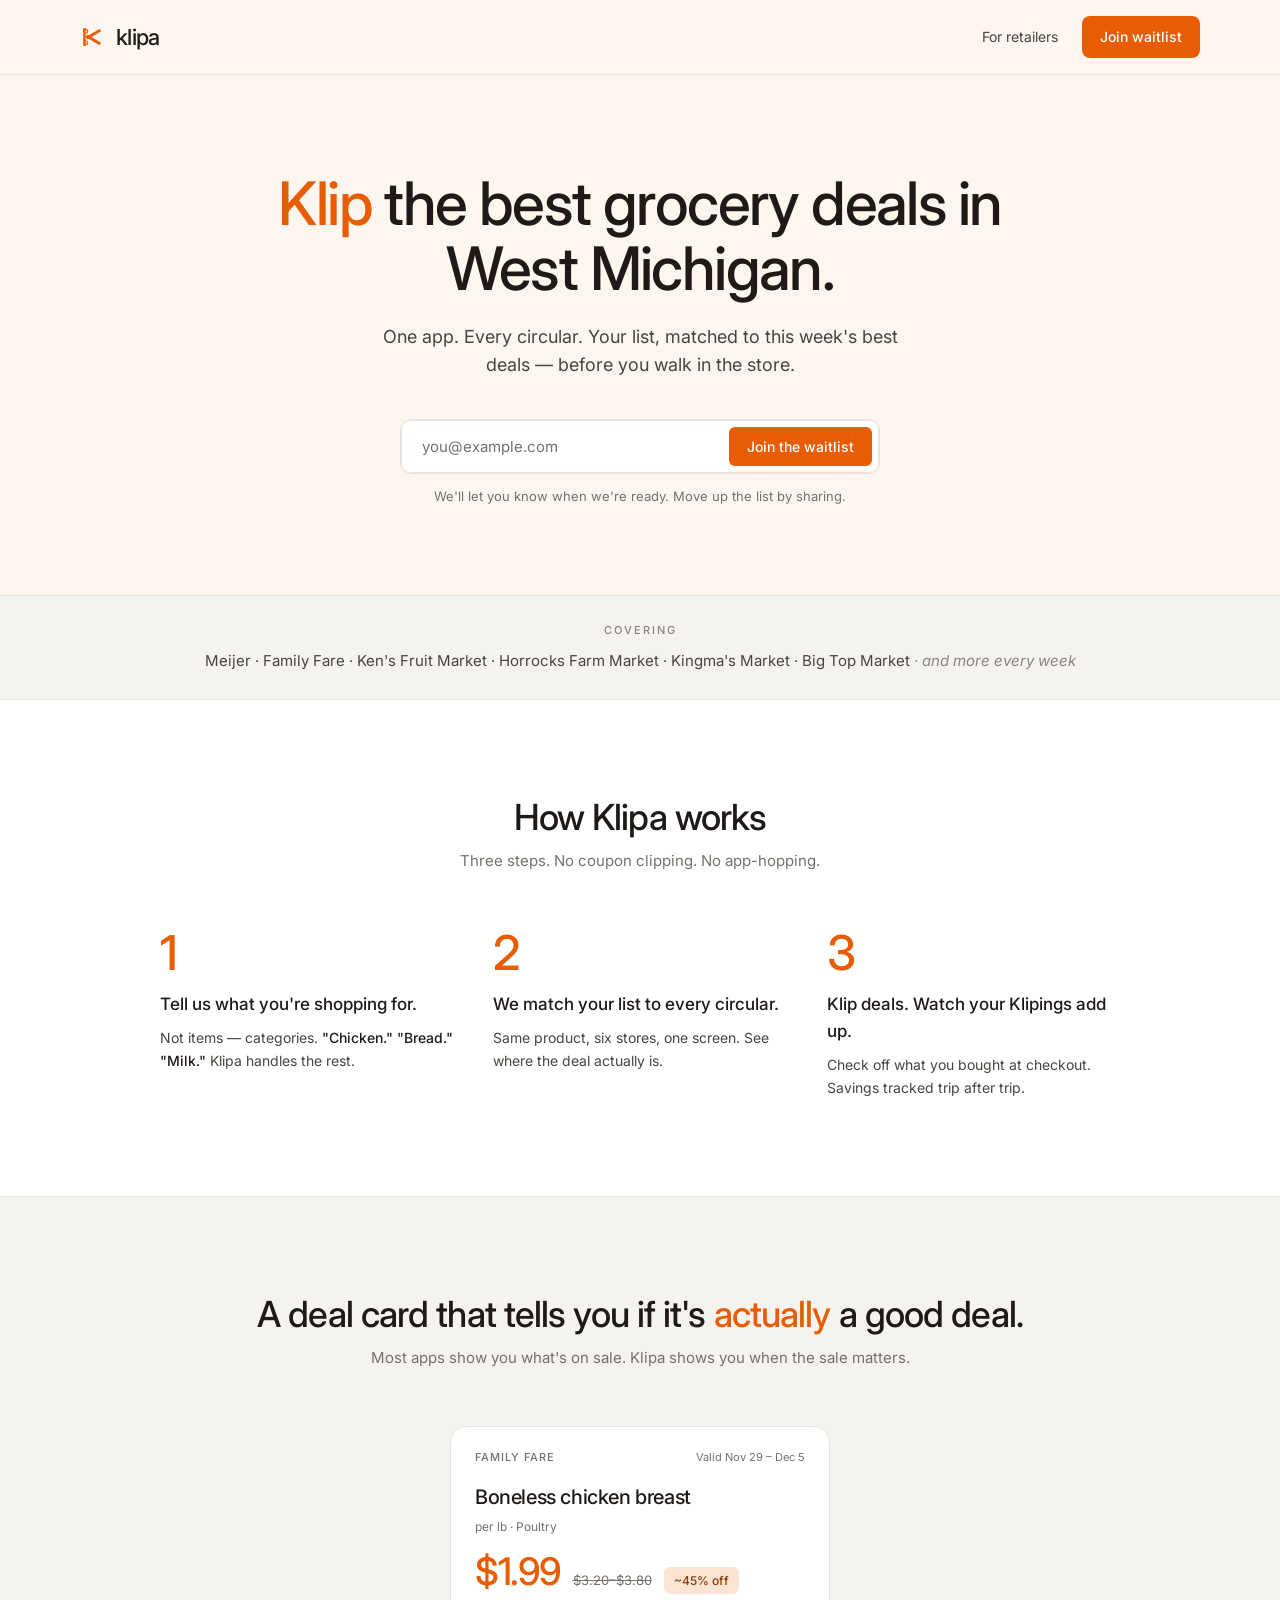
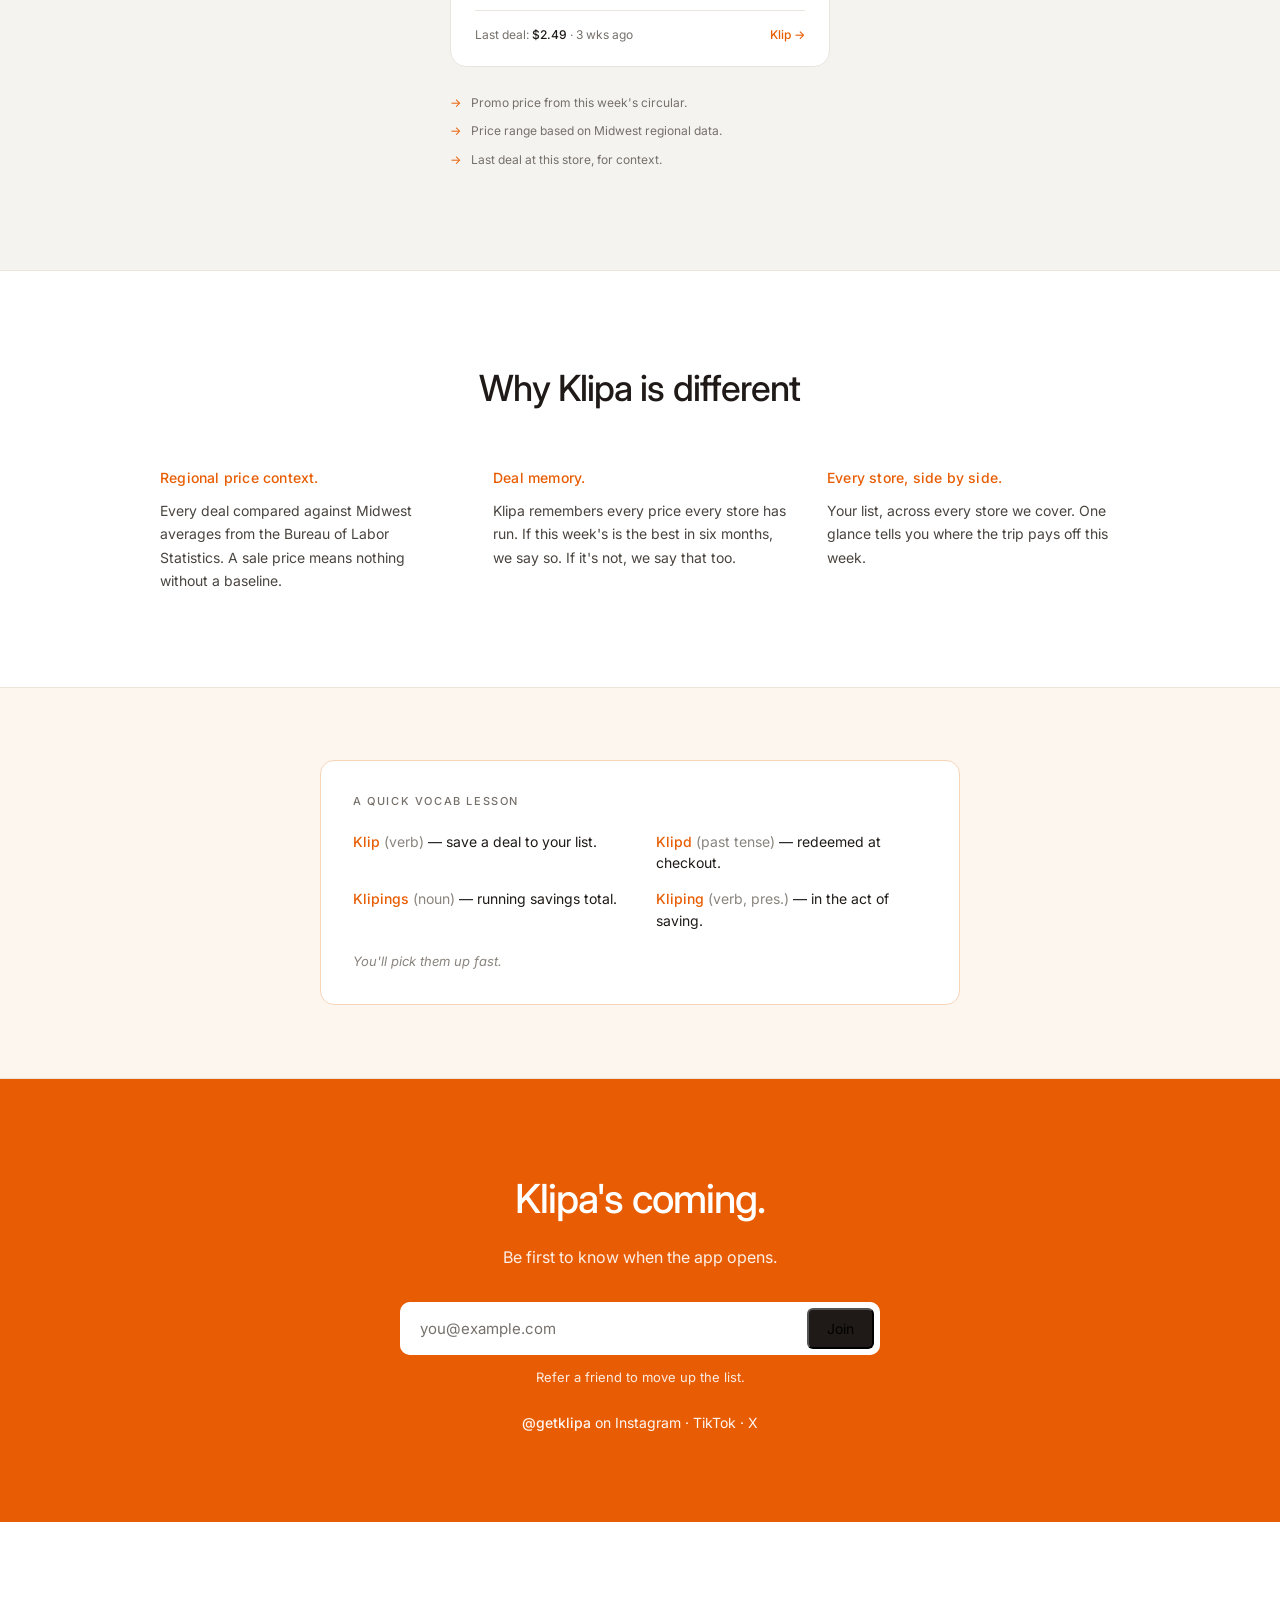
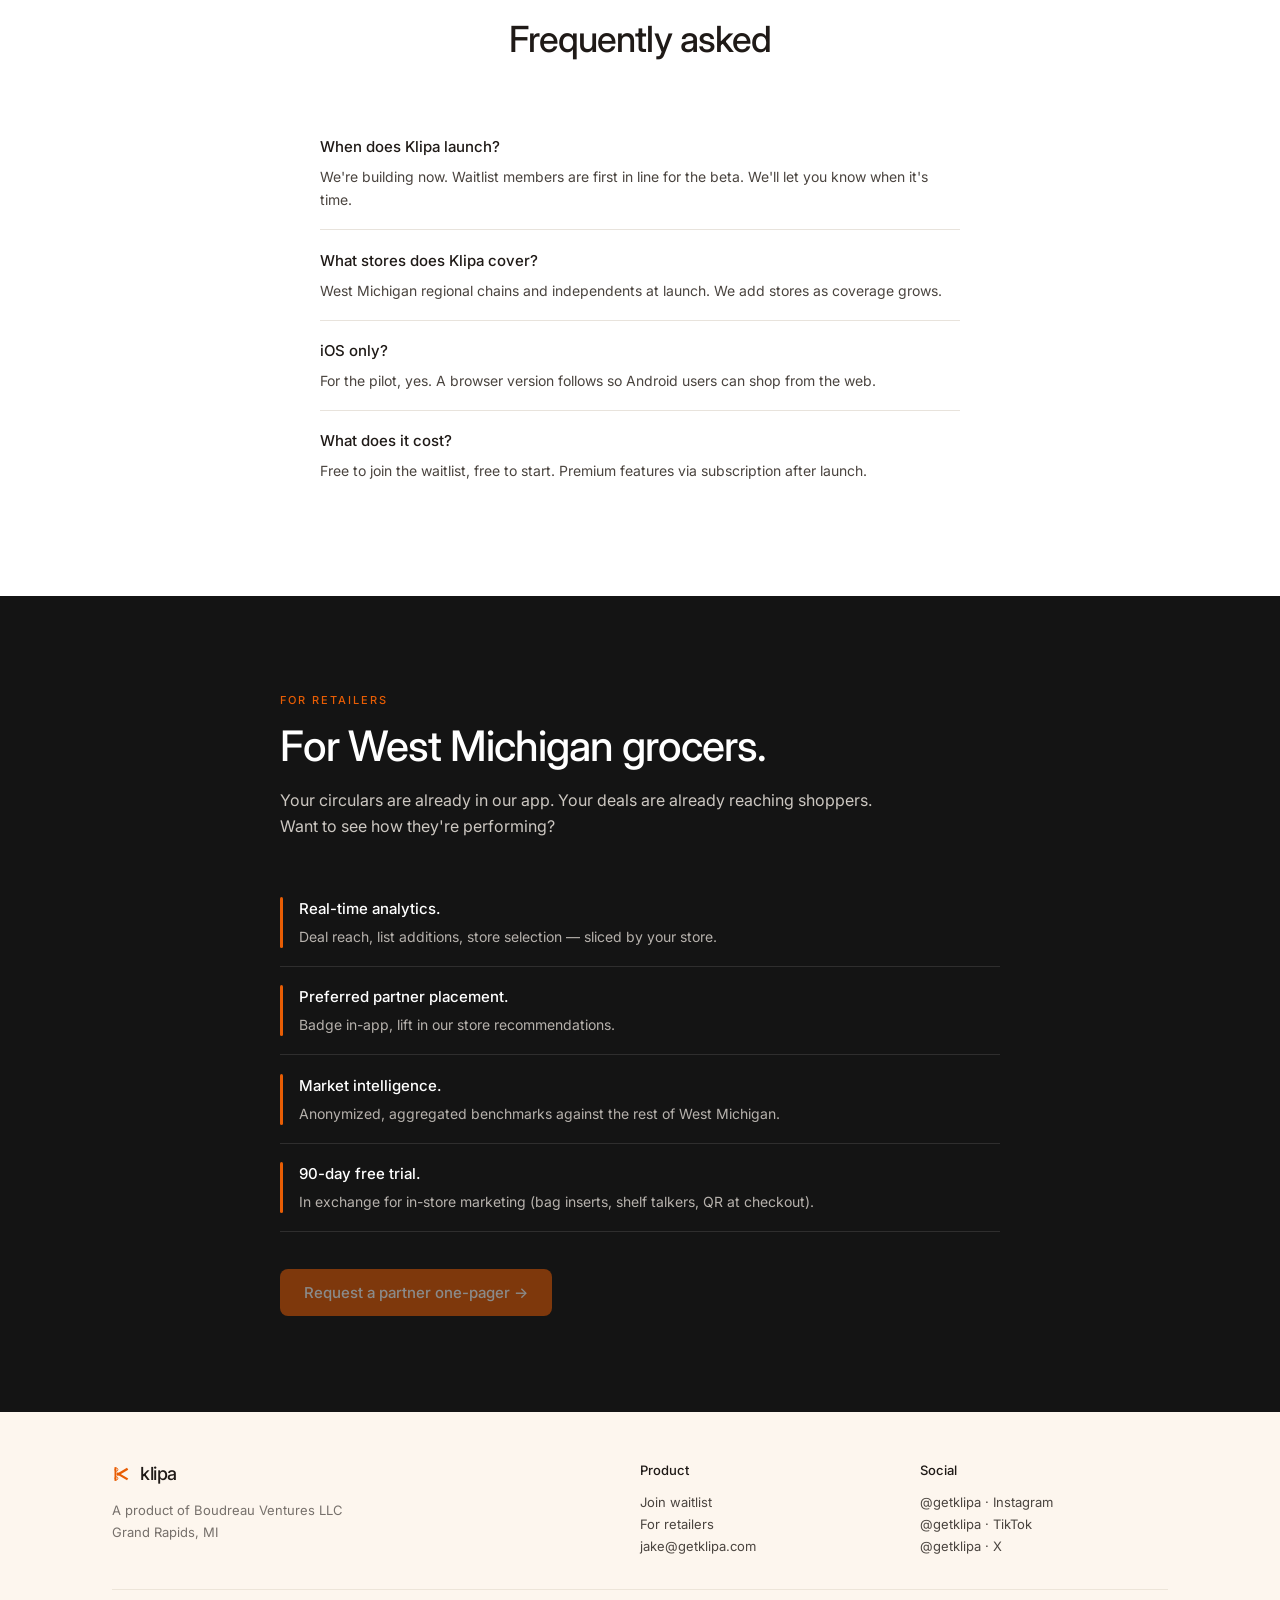
==== index.html @ 19c41bee "Add production landing scaffold: split CSS/JS, Tally hooks, SEO assets Index links external styles a" ====
<!DOCTYPE html>
<html lang="en">
<head>
  <meta charset="UTF-8" />
  <meta name="viewport" content="width=device-width, initial-scale=1.0" />
  <title>Klipa — Klip the best grocery deals in West Michigan</title>
  <meta name="description" content="One app. Every circular. Your list, matched to this week's best deals — before you walk in the store. Join the Klipa waitlist." />
  <link rel="canonical" href="https://getklipa.com/" />
  <meta property="og:type" content="website" />
  <meta property="og:url" content="https://getklipa.com/" />
  <meta property="og:title" content="Klipa — Klip the best grocery deals in West Michigan" />
  <meta property="og:description" content="One app. Every circular. Your list, matched to this week's best deals — before you walk in the store. Join the Klipa waitlist." />
  <meta property="og:image" content="https://getklipa.com/assets/og-image.png" />
  <meta name="twitter:card" content="summary_large_image" />
  <meta name="twitter:title" content="Klipa — Klip the best grocery deals in West Michigan" />
  <meta name="twitter:description" content="One app. Every circular. Your list, matched to this week's best deals — before you walk in the store. Join the Klipa waitlist." />
  <meta name="twitter:image" content="https://getklipa.com/assets/og-image.png" />
  <link rel="icon" href="/assets/favicon.svg" type="image/svg+xml" />
  <link rel="preconnect" href="https://fonts.googleapis.com" />
  <link rel="preconnect" href="https://fonts.gstatic.com" crossorigin />
  <link href="https://fonts.googleapis.com/css2?family=Inter:wght@400;500;600&display=swap" rel="stylesheet" />
  <link rel="stylesheet" href="/styles/main.css" />
</head>
<body>
  <header class="nav">
    <div class="container nav-inner">
      <a href="#top" class="brand" aria-label="Klipa home">
        <img
          class="brand-mark"
          src="/assets/klipa_logo.svg"
          width="26"
          height="26"
          alt=""
        />
        <span class="brand-wordmark">klipa</span>
      </a>
      <nav class="nav-right" aria-label="Primary">
        <a href="#retailers" class="nav-link">For retailers</a>
        <a href="#waitlist" class="btn">Join waitlist</a>
      </nav>
    </div>
  </header>

  <section class="hero" id="top">
    <div class="container">
      <h1><span class="emph">Klip</span> the best grocery deals in West Michigan.</h1>
      <p class="hero-sub">One app. Every circular. Your list, matched to this week's best deals — before you walk in the store.</p>

      <div
        class="waitlist-embed"
        data-klipa-tally-waitlist="hero"
        role="region"
        aria-label="Join the Klipa waitlist"
      >
        <div class="tally-embed-wrap"></div>
        <p class="form-success" hidden role="status">You're on the list. We'll be in touch.</p>
      </div>
      <p class="form-note">We'll let you know when we're ready. Move up the list by sharing.</p>
    </div>
  </section>

  <div class="coverage">
    <div class="container">
      <p class="coverage-label">Covering</p>
      <p class="coverage-list">
        Meijer · Family Fare · Ken's Fruit Market · Horrocks Farm Market · Kingma's Market · Big Top Market
        <span class="more">· and more every week</span>
      </p>
    </div>
  </div>

  <section class="how-it-works">
    <div class="container">
      <div class="section-head">
        <h2>How Klipa works</h2>
        <p>Three steps. No coupon clipping. No app-hopping.</p>
      </div>
      <div class="steps">
        <div class="step">
          <div class="n">1</div>
          <h3>Tell us what you're shopping for.</h3>
          <p>Not items — categories. <em>"Chicken." "Bread." "Milk."</em> Klipa handles the rest.</p>
        </div>
        <div class="step">
          <div class="n">2</div>
          <h3>We match your list to every circular.</h3>
          <p>Same product, six stores, one screen. See where the deal actually is.</p>
        </div>
        <div class="step">
          <div class="n">3</div>
          <h3>Klip deals. Watch your Klipings add up.</h3>
          <p>Check off what you bought at checkout. Savings tracked trip after trip.</p>
        </div>
      </div>
    </div>
  </section>

  <section class="deal-teaser">
    <div class="container">
      <div class="section-head">
        <h2>A deal card that tells you if it's <span class="emph">actually</span> a good deal.</h2>
        <p>Most apps show you what's on sale. Klipa shows you when the sale matters.</p>
      </div>

      <div class="deal-card" role="article" aria-label="Example deal card">
        <div class="deal-row-top">
          <span class="deal-store">Family Fare</span>
          <span class="deal-date" data-klipa-valid-date>Valid this week</span>
        </div>
        <h4 class="deal-product">Boneless chicken breast</h4>
        <p class="deal-meta">per lb · Poultry</p>
        <div class="deal-price-row">
          <span class="deal-promo">$1.99</span>
          <span class="deal-range">$3.20–$3.80</span>
          <span class="deal-pill">~45% off</span>
        </div>
        <div class="deal-footer">
          <span class="last">Last deal: <strong>$2.49</strong> · 3 wks ago</span>
          <span class="klip">Klip →</span>
        </div>
      </div>

      <div class="deal-callouts">
        <div class="row"><span class="arrow">→</span> Promo price from this week's circular.</div>
        <div class="row"><span class="arrow">→</span> Price range based on Midwest regional data.</div>
        <div class="row"><span class="arrow">→</span> Last deal at this store, for context.</div>
      </div>
    </div>
  </section>

  <section class="why">
    <div class="container">
      <div class="section-head">
        <h2>Why Klipa is different</h2>
      </div>
      <div class="why-grid">
        <div class="why-item">
          <h3>Regional price context.</h3>
          <p>Every deal compared against Midwest averages from the Bureau of Labor Statistics. A sale price means nothing without a baseline.</p>
        </div>
        <div class="why-item">
          <h3>Deal memory.</h3>
          <p>Klipa remembers every price every store has run. If this week's is the best in six months, we say so. If it's not, we say that too.</p>
        </div>
        <div class="why-item">
          <h3>Every store, side by side.</h3>
          <p>Your list, across every store we cover. One glance tells you where the trip pays off this week.</p>
        </div>
      </div>
    </div>
  </section>

  <section class="vocab">
    <div class="container">
      <div class="vocab-card">
        <h3 class="vocab-label">A Quick Vocab Lesson</h3>
        <div class="vocab-grid">
          <div><span class="vocab-term">Klip</span> <span class="vocab-part">(verb)</span> — save a deal to your list.</div>
          <div><span class="vocab-term">Klipd</span> <span class="vocab-part">(past tense)</span> — redeemed at checkout.</div>
          <div><span class="vocab-term">Klipings</span> <span class="vocab-part">(noun)</span> — running savings total.</div>
          <div><span class="vocab-term">Kliping</span> <span class="vocab-part">(verb, pres.)</span> — in the act of saving.</div>
        </div>
        <p class="vocab-note">You'll pick them up fast.</p>
      </div>
    </div>
  </section>

  <section class="cta" id="waitlist">
    <div class="container">
      <h2>Klipa's coming.</h2>
      <p class="sub">Be first to know when the app opens.</p>

      <div
        class="waitlist-embed"
        data-klipa-tally-waitlist="cta"
        role="region"
        aria-label="Join the Klipa waitlist"
      >
        <div class="tally-embed-wrap"></div>
        <p class="form-success" hidden role="status">You're on the list. We'll be in touch.</p>
      </div>
      <p class="form-note">Refer a friend to move up the list.</p>
      <p class="socials"><span class="handle">@getklipa</span> on Instagram · TikTok · X</p>
    </div>
  </section>

  <section class="faq">
    <div class="container">
      <div class="section-head">
        <h2>Frequently asked</h2>
      </div>
      <div class="faq-list">
        <div class="faq-item">
          <h4>When does Klipa launch?</h4>
          <p>We're building now. Waitlist members are first in line for the beta. We'll let you know when it's time.</p>
        </div>
        <div class="faq-item">
          <h4>What stores does Klipa cover?</h4>
          <p>West Michigan regional chains and independents at launch. We add stores as coverage grows.</p>
        </div>
        <div class="faq-item">
          <h4>iOS only?</h4>
          <p>For the pilot, yes. A browser version follows so Android users can shop from the web.</p>
        </div>
        <div class="faq-item">
          <h4>What does it cost?</h4>
          <p>Free to join the waitlist, free to start. Premium features via subscription after launch.</p>
        </div>
      </div>
    </div>
  </section>

  <section class="partner" id="retailers">
    <div class="container">
      <div class="partner-inner">
        <p class="eyebrow">For retailers</p>
        <h2>For West Michigan grocers.</h2>
        <p class="partner-lead">Your circulars are already in our app. Your deals are already reaching shoppers. Want to see how they're performing?</p>

        <div class="partner-bullet">
          <div class="partner-bar"></div>
          <div>
            <h4>Real-time analytics.</h4>
            <p>Deal reach, list additions, store selection — sliced by your store.</p>
          </div>
        </div>
        <div class="partner-bullet">
          <div class="partner-bar"></div>
          <div>
            <h4>Preferred partner placement.</h4>
            <p>Badge in-app, lift in our store recommendations.</p>
          </div>
        </div>
        <div class="partner-bullet">
          <div class="partner-bar"></div>
          <div>
            <h4>Market intelligence.</h4>
            <p>Anonymized, aggregated benchmarks against the rest of West Michigan.</p>
          </div>
        </div>
        <div class="partner-bullet">
          <div class="partner-bar"></div>
          <div>
            <h4>90-day free trial.</h4>
            <p>In exchange for in-store marketing (bag inserts, shelf talkers, QR at checkout).</p>
          </div>
        </div>

        <div class="partner-cta">
          <button type="button" class="btn" id="partner-cta">Request a partner one-pager →</button>
        </div>
      </div>
    </div>
  </section>

  <footer>
    <div class="container">
      <div class="footer-grid">
        <div class="footer-col footer-brand-col">
          <div class="footer-brand">
            <img src="/assets/klipa_logo.svg" width="20" height="20" alt="" />
            <span>klipa</span>
          </div>
          <p class="muted">A product of Boudreau Ventures LLC</p>
          <p class="muted">Grand Rapids, MI</p>
        </div>
        <div class="footer-col">
          <h5>Product</h5>
          <p><a href="#waitlist">Join waitlist</a></p>
          <p><a href="#retailers">For retailers</a></p>
          <p><a href="mailto:jake@getklipa.com">jake@getklipa.com</a></p>
        </div>
        <div class="footer-col">
          <h5>Social</h5>
          <p><a href="#" aria-label="Instagram">@getklipa · Instagram</a></p>
          <p><a href="#" aria-label="TikTok">@getklipa · TikTok</a></p>
          <p><a href="#" aria-label="X">@getklipa · X</a></p>
        </div>
      </div>
      <div class="footer-bottom">
        <span>© 2026 Boudreau Ventures LLC</span>
        <span><a href="#">Privacy</a> · <a href="#">Terms</a></span>
      </div>
    </div>
  </footer>

  <template id="klipa-waitlist-fallback-hero">
    <form class="waitlist-form" action="#" method="post" novalidate>
      <input type="email" name="email" placeholder="you@example.com" aria-label="Email address" required />
      <button type="submit" class="btn">Join the waitlist</button>
    </form>
  </template>
  <template id="klipa-waitlist-fallback-cta">
    <form class="waitlist-form" action="#" method="post" novalidate>
      <input type="email" name="email" placeholder="you@example.com" aria-label="Email address" required />
      <button type="submit">Join</button>
    </form>
  </template>

  <script src="https://tally.so/widgets/embed.js" defer></script>
  <script src="/scripts/main.js" defer></script>
</body>
</html>
---- styles/main.css ----
:root {
    --orange: #e85d04;
    --orange-dark: #c24d04;
    --orange-tint: #fbe4d4;
    --orange-tint-border: #f5d4b8;
    --orange-deep-text: #8a3a02;
    --cream: #FDF6EE;
    --cream-border: #EDE5D9;
    --surface: #F5F3EF;
    --white: #FFFFFF;
    --ink: #1F1A17;
    --body: #4A443F;
    --muted: #76706B;
    --muted-strong: #8A847E;
    --border: #E8E3DC;
    --dark: #141414;
    --max-content: 1120px;
  }

  * { box-sizing: border-box; }
  html { scroll-behavior: smooth; }
  body {
    margin: 0;
    font-family: 'Inter', -apple-system, BlinkMacSystemFont, 'Segoe UI', Roboto, sans-serif;
    color: var(--ink);
    background: var(--white);
    font-size: 16px;
    line-height: 1.6;
    -webkit-font-smoothing: antialiased;
    -moz-osx-font-smoothing: grayscale;
  }
  h1, h2, h3, h4, p { margin: 0; }
  a { color: inherit; text-decoration: none; }
  button { font-family: inherit; cursor: pointer; }
  .container { max-width: var(--max-content); margin: 0 auto; padding: 0 32px; }

  /* NAV */
  .nav {
    position: sticky; top: 0; z-index: 10;
    background: var(--cream);
    border-bottom: 0.5px solid var(--cream-border);
    backdrop-filter: saturate(140%) blur(6px);
  }
  .nav-inner {
    display: flex; justify-content: space-between; align-items: center;
    padding: 16px 0;
  }
  .brand { display: flex; align-items: center; gap: 10px; }
  .brand .brand-mark { display: block; }
  .brand-wordmark { font-size: 22px; font-weight: 500; color: var(--ink); letter-spacing: -0.7px; }
  .nav-right { display: flex; align-items: center; gap: 24px; font-size: 14px; }
  .nav-link { color: var(--body); transition: color .15s ease; }
  .nav-link:hover { color: var(--ink); }
  .nav a:focus-visible,
  .nav button:focus-visible,
  .partner-cta .btn:focus-visible { outline: 2px solid var(--orange); outline-offset: 3px; }
  .btn {
    display: inline-flex; align-items: center; justify-content: center; gap: 6px;
    background: var(--orange); color: var(--white);
    border: none; padding: 10px 18px;
    border-radius: 8px; font-size: 14px; font-weight: 500;
    transition: background .15s ease, transform .15s ease;
  }
  .btn:hover { background: var(--orange-dark); }
  .btn:active { transform: scale(0.98); }
  .btn-dark { background: var(--ink); }
  .btn-dark:hover { background: #000; }

  /* HERO */
  .hero { background: var(--cream); text-align: center; padding: 96px 0 88px; }
  .hero h1 {
    font-size: 60px; font-weight: 500; line-height: 1.08;
    max-width: 820px; margin: 0 auto 22px;
    color: var(--ink); letter-spacing: -1.6px;
  }
  .hero h1 .emph { color: var(--orange); }
  .hero-sub {
    font-size: 18px; max-width: 560px; margin: 0 auto 40px;
    color: var(--body); line-height: 1.55;
  }
  .waitlist-embed {
    max-width: 480px;
    margin: 0 auto 12px;
  }
  .tally-embed-wrap {
    background: var(--white);
    border-radius: 10px;
    border: 0.5px solid var(--border);
    overflow: hidden;
  }
  .tally-embed-wrap:empty { min-height: 0; }
  .tally-iframe {
    display: block;
    width: 100%;
    min-height: 200px;
    border: 0;
  }
  .form-success[hidden] { display: none; }
  .form-success {
    font-size: 14px;
    color: var(--muted);
    text-align: center;
    margin: 0;
    padding: 4px 0 0;
  }
  .waitlist-form {
    display: flex; gap: 6px; max-width: 480px;
    margin: 0;
    background: var(--white); padding: 6px;
    border-radius: 10px; border: 0.5px solid var(--border);
  }
  .waitlist-form input {
    flex: 1; border: none; padding: 10px 14px;
    font-size: 15px; background: transparent; outline: none;
    color: var(--ink); font-family: inherit;
  }
  .waitlist-form input::placeholder { color: var(--muted); }
  .waitlist-form input:focus { outline: 2px solid var(--orange); outline-offset: 0; border-radius: 4px; }
  .waitlist-form button {
    white-space: nowrap; padding: 10px 18px;
    border-radius: 6px; font-size: 14px;
  }
  .form-note { font-size: 13px; color: var(--muted); margin-top: 10px; }

  /* COVERAGE STRIP */
  .coverage {
    background: var(--surface); text-align: center;
    padding: 26px 0;
    border-top: 0.5px solid var(--cream-border);
    border-bottom: 0.5px solid var(--cream-border);
  }
  .coverage-label {
    font-size: 11px; letter-spacing: 2px; color: var(--muted-strong);
    text-transform: uppercase; font-weight: 500;
    margin-bottom: 10px;
  }
  .coverage-list { font-size: 15px; color: var(--body); line-height: 1.6; }
  .coverage-list .more { color: var(--muted-strong); font-style: italic; }

  /* SECTION DEFAULTS */
  section { padding: 96px 0; }
  .section-head { text-align: center; margin-bottom: 56px; }
  .section-head h2 {
    font-size: 36px; font-weight: 500; letter-spacing: -0.9px;
    color: var(--ink); margin-bottom: 10px; line-height: 1.2;
  }
  .section-head h2 .emph { color: var(--orange); }
  .section-head p { font-size: 15px; color: var(--muted); }

  /* HOW IT WORKS */
  .how-it-works { background: var(--white); }
  .steps {
    display: grid; grid-template-columns: repeat(3, 1fr); gap: 40px;
    max-width: 960px; margin: 0 auto;
  }
  .step .n {
    font-size: 48px; font-weight: 500; color: var(--orange);
    line-height: 1; margin-bottom: 14px; letter-spacing: -2.5px;
  }
  .step h3 { font-size: 17px; font-weight: 500; margin-bottom: 8px; color: var(--ink); }
  .step p { font-size: 14px; line-height: 1.65; color: var(--body); }
  .step p em { color: var(--ink); font-style: normal; font-weight: 500; }

  /* DEAL CARD SECTION */
  .deal-teaser { background: var(--surface); border-top: 0.5px solid var(--cream-border); border-bottom: 0.5px solid var(--cream-border); }
  .deal-card {
    background: var(--white); border-radius: 16px;
    border: 0.5px solid var(--border); padding: 22px 24px;
    max-width: 380px; margin: 0 auto;
  }
  .deal-row-top {
    display: flex; justify-content: space-between; align-items: center;
    margin-bottom: 14px;
  }
  .deal-store {
    font-size: 11px; font-weight: 500; color: var(--muted);
    letter-spacing: 1px; text-transform: uppercase;
  }
  .deal-date { font-size: 11px; color: var(--muted); }
  .deal-product { font-size: 20px; font-weight: 500; color: var(--ink); margin-bottom: 4px; letter-spacing: -0.4px; }
  .deal-meta { font-size: 12px; color: var(--muted); margin-bottom: 16px; }
  .deal-price-row {
    display: flex; align-items: baseline; gap: 12px;
    margin-bottom: 16px; flex-wrap: wrap;
  }
  .deal-promo {
    font-size: 38px; font-weight: 500; color: var(--orange);
    line-height: 1; letter-spacing: -1.5px;
  }
  .deal-range { font-size: 13px; color: var(--muted); text-decoration: line-through; }
  .deal-pill {
    background: var(--orange-tint); color: var(--orange-deep-text);
    font-size: 12px; font-weight: 500; padding: 4px 10px; border-radius: 6px;
  }
  .deal-footer {
    display: flex; justify-content: space-between; align-items: center;
    padding-top: 14px; border-top: 0.5px solid var(--border);
    font-size: 12px;
  }
  .deal-footer .last { color: var(--muted); }
  .deal-footer .last strong { color: var(--ink); font-weight: 500; }
  .deal-footer .klip { color: var(--orange); font-weight: 500; }

  .deal-callouts {
    max-width: 380px; margin: 22px auto 0;
    font-size: 12px; color: var(--muted); line-height: 1.7;
  }
  .deal-callouts .row { display: flex; gap: 10px; padding: 4px 0; }
  .deal-callouts .arrow { color: var(--orange); }

  /* WHY DIFFERENT */
  .why { background: var(--white); }
  .why-grid { display: grid; grid-template-columns: repeat(3, 1fr); gap: 40px; max-width: 960px; margin: 0 auto; }
  .why-item h3 { font-size: 14px; font-weight: 500; color: var(--orange); margin-bottom: 10px; letter-spacing: 0.2px; }
  .why-item p { font-size: 14px; line-height: 1.65; color: var(--body); }

  /* VOCAB */
  .vocab { background: var(--cream); padding: 72px 0; border-top: 0.5px solid var(--cream-border); border-bottom: 0.5px solid var(--cream-border); }
  .vocab-card {
    max-width: 640px; margin: 0 auto;
    background: var(--white); border: 1px solid var(--orange-tint-border);
    border-radius: 14px; padding: 32px;
  }
  .vocab-label {
    font-size: 11px; font-weight: 500; color: var(--muted);
    letter-spacing: 1.6px; text-transform: uppercase; margin-bottom: 20px;
  }
  .vocab-grid { display: grid; grid-template-columns: repeat(2, 1fr); gap: 14px 32px; font-size: 14px; line-height: 1.55; }
  .vocab-term { color: var(--orange); font-weight: 500; }
  .vocab-part { color: var(--muted-strong); }
  .vocab-note { font-size: 13px; color: var(--muted-strong); margin-top: 20px; font-style: italic; }

  /* SECOND CTA */
  .cta { background: var(--orange); text-align: center; color: var(--white); padding: 88px 0; }
  .cta h2 { font-size: 40px; font-weight: 500; color: var(--white); margin-bottom: 14px; letter-spacing: -1px; }
  .cta p.sub { font-size: 16px; color: rgba(255,255,255,0.9); margin-bottom: 32px; max-width: 460px; margin-left: auto; margin-right: auto; }
  .cta .tally-embed-wrap { background: var(--white); border: none; }
  .cta .waitlist-form { background: var(--white); border: none; }
  .cta .waitlist-form button { background: var(--ink); }
  .cta .waitlist-form button:hover { background: #000; }
  .cta .form-success { color: rgba(255,255,255,0.95); }
  .cta .form-note { color: rgba(255,255,255,0.88); margin-bottom: 24px; }
  .cta .socials { font-size: 14px; color: rgba(255,255,255,0.95); }
  .cta .socials .handle { font-weight: 500; }

  /* FAQ */
  .faq { background: var(--white); }
  .faq-list { max-width: 640px; margin: 0 auto; }
  .faq-item {
    padding: 18px 0; border-bottom: 0.5px solid var(--border);
  }
  .faq-item:last-child { border-bottom: none; }
  .faq-item h4 { font-size: 15px; font-weight: 500; color: var(--ink); margin-bottom: 6px; }
  .faq-item p { font-size: 14px; line-height: 1.65; color: var(--body); }

  /* PARTNER */
  .partner { background: var(--dark); color: #F5EFE8; padding: 96px 0; }
  .partner-inner { max-width: 720px; margin: 0 auto; }
  .partner .eyebrow {
    font-size: 11px; letter-spacing: 2px; color: var(--orange);
    text-transform: uppercase; font-weight: 500;
  }
  .partner h2 {
    font-size: 42px; font-weight: 500; color: var(--white);
    margin: 12px 0 18px; letter-spacing: -1px; line-height: 1.15;
  }
  .partner-lead { font-size: 16px; color: rgba(245,239,232,0.82); margin-bottom: 40px; line-height: 1.6; max-width: 620px; }
  .partner-bullet {
    display: flex; gap: 16px; padding: 18px 0;
    border-bottom: 0.5px solid rgba(245,239,232,0.12);
  }
  .partner-bullet:last-of-type { border-bottom: none; }
  .partner-bar { width: 3px; background: var(--orange); border-radius: 2px; flex-shrink: 0; }
  .partner-bullet h4 { font-size: 15px; font-weight: 500; color: var(--white); margin-bottom: 5px; }
  .partner-bullet p { font-size: 14px; line-height: 1.6; color: rgba(245,239,232,0.72); }
  .partner-cta { margin-top: 36px; }
  .partner-cta .btn { padding: 14px 24px; font-size: 15px; }
  .partner-cta .btn:disabled { opacity: 0.5; cursor: not-allowed; }

  /* FOOTER */
  footer { background: var(--cream); color: var(--body); font-size: 13px; padding: 48px 0 24px; }
  .footer-grid {
    display: grid; grid-template-columns: 2fr 1fr 1fr; gap: 32px;
    padding-bottom: 32px; border-bottom: 0.5px solid var(--cream-border);
  }
  .footer-brand { display: flex; align-items: center; gap: 8px; margin-bottom: 10px; }
  .footer-brand img { display: block; }
  .footer-brand span { font-size: 18px; font-weight: 500; color: var(--ink); letter-spacing: -0.4px; }
  .footer-col p { margin: 0; line-height: 1.7; color: var(--body); }
  .footer-col h5 {
    font-weight: 500; color: var(--ink); font-size: 13px;
    margin-bottom: 10px; margin-top: 0;
  }
  .footer-col .muted { color: var(--muted); }
  .footer-bottom {
    padding-top: 20px; display: flex; justify-content: space-between;
    font-size: 12px; color: var(--muted-strong);
  }
  .footer-bottom a { color: inherit; }
  .footer-bottom a:hover { color: var(--ink); }
  .footer a:focus-visible { outline: 2px solid var(--orange); outline-offset: 2px; }

  /* RESPONSIVE */
  @media (max-width: 900px) {
    .hero { padding: 72px 0 64px; }
    .hero h1 { font-size: 44px; letter-spacing: -1.2px; }
    .hero-sub { font-size: 16px; }
    section { padding: 72px 0; }
    .section-head h2 { font-size: 30px; }
    .steps, .why-grid { grid-template-columns: 1fr; gap: 36px; max-width: 560px; }
    .vocab-grid { grid-template-columns: 1fr; }
    .cta h2 { font-size: 32px; }
    .partner h2 { font-size: 32px; }
    .footer-grid { grid-template-columns: 1fr 1fr; }
    .footer-brand-col { grid-column: 1 / -1; }
  }
  @media (max-width: 560px) {
    .container { padding: 0 20px; }
    .hero { padding: 56px 0 48px; }
    .hero h1 { font-size: 34px; letter-spacing: -0.9px; }
    .hero-sub { font-size: 15px; }
    .waitlist-form { flex-direction: column; padding: 8px; }
    .waitlist-form button { width: 100%; padding: 12px; }
    section { padding: 56px 0; }
    .section-head h2 { font-size: 26px; }
    .deal-card, .deal-callouts { padding-left: 18px; padding-right: 18px; }
    .vocab-card { padding: 24px; }
    .cta h2 { font-size: 28px; }
    .partner h2 { font-size: 28px; }
    .footer-grid { grid-template-columns: 1fr; gap: 24px; }
    .footer-brand-col { grid-column: auto; }
    .footer-bottom { flex-direction: column; gap: 8px; }
  }

  /* SCREEN READER ONLY */
  .sr-only {
    position: absolute; width: 1px; height: 1px; padding: 0; margin: -1px;
    overflow: hidden; clip: rect(0,0,0,0); white-space: nowrap; border: 0;
  }

  /* SCROLL REVEAL — fade-up as sections enter the viewport */
  .reveal {
    opacity: 0;
    transform: translateY(24px);
    transition:
      opacity .7s ease,
      transform .7s cubic-bezier(0.2, 0.7, 0.2, 1);
    will-change: opacity, transform;
  }
  .reveal.is-visible {
    opacity: 1;
    transform: translateY(0);
  }
  @media (prefers-reduced-motion: reduce) {
    .reveal { transform: none; transition: opacity .5s ease; }
  }
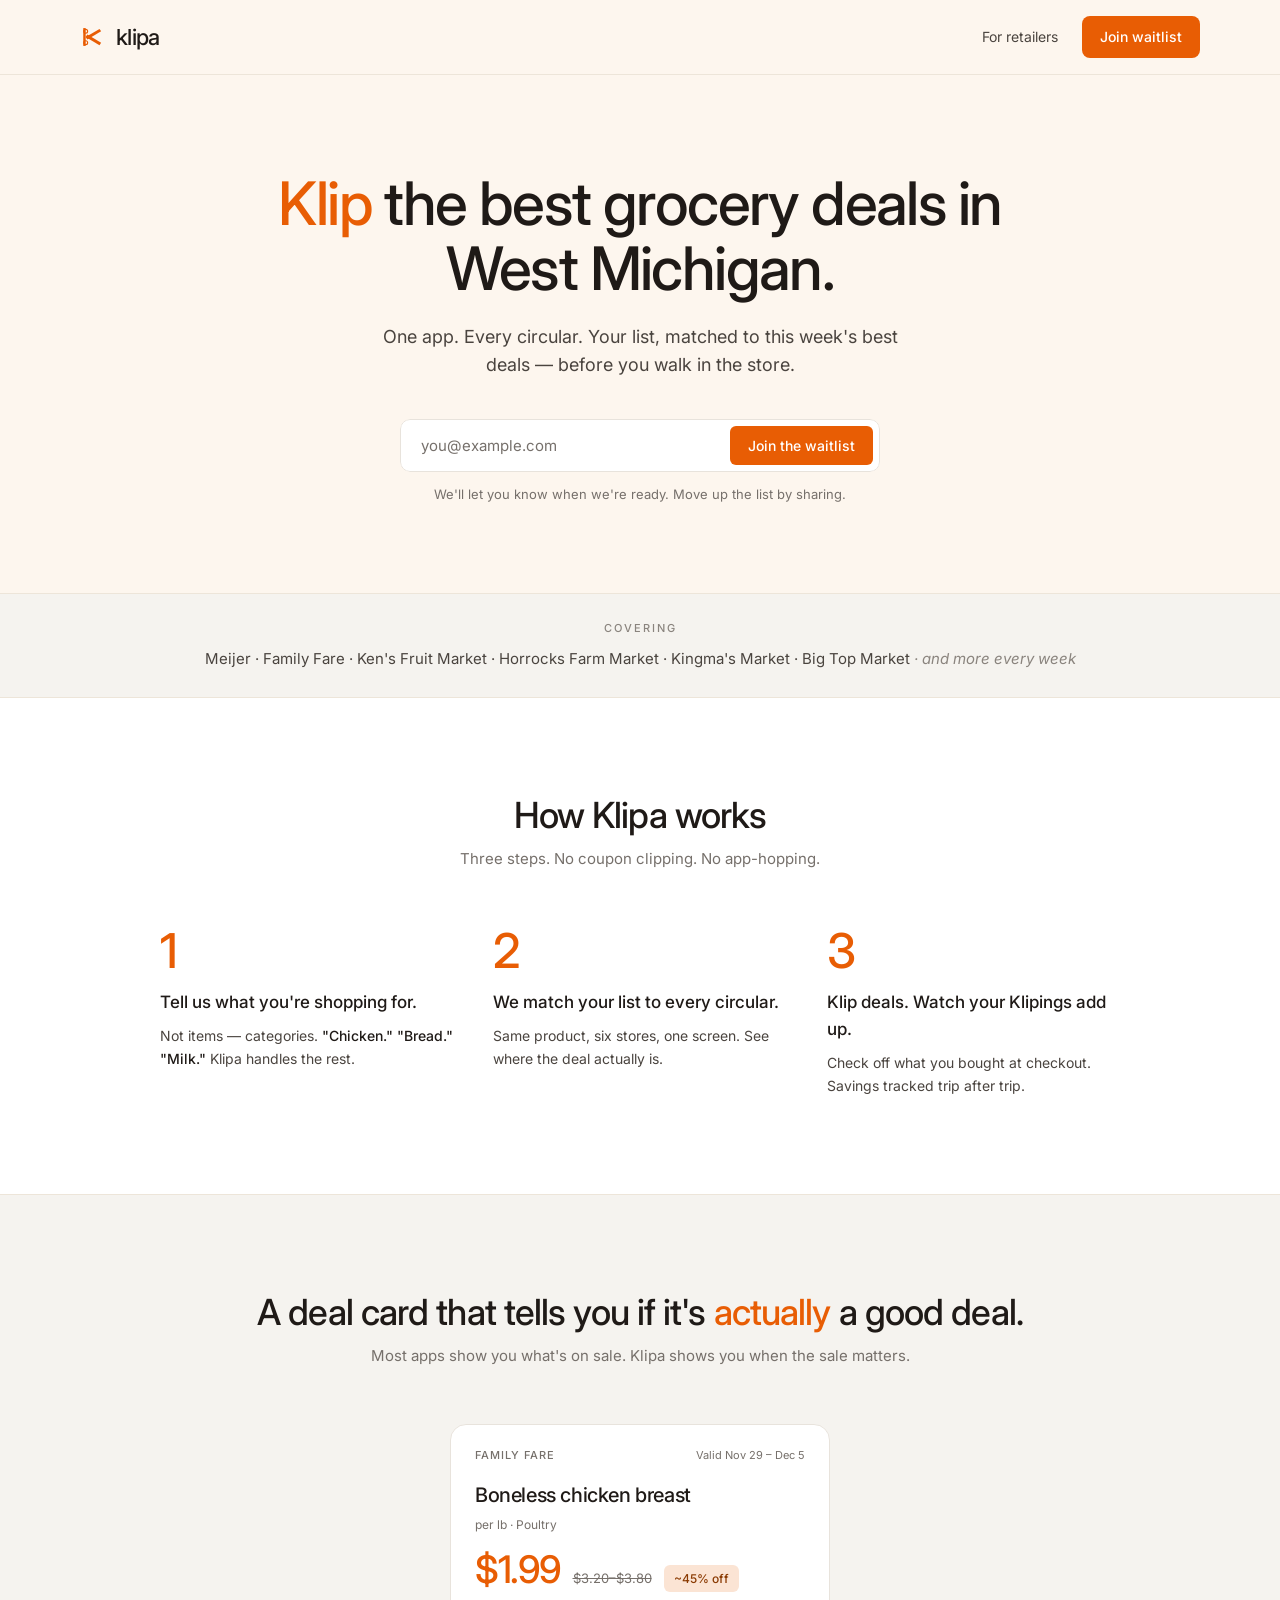
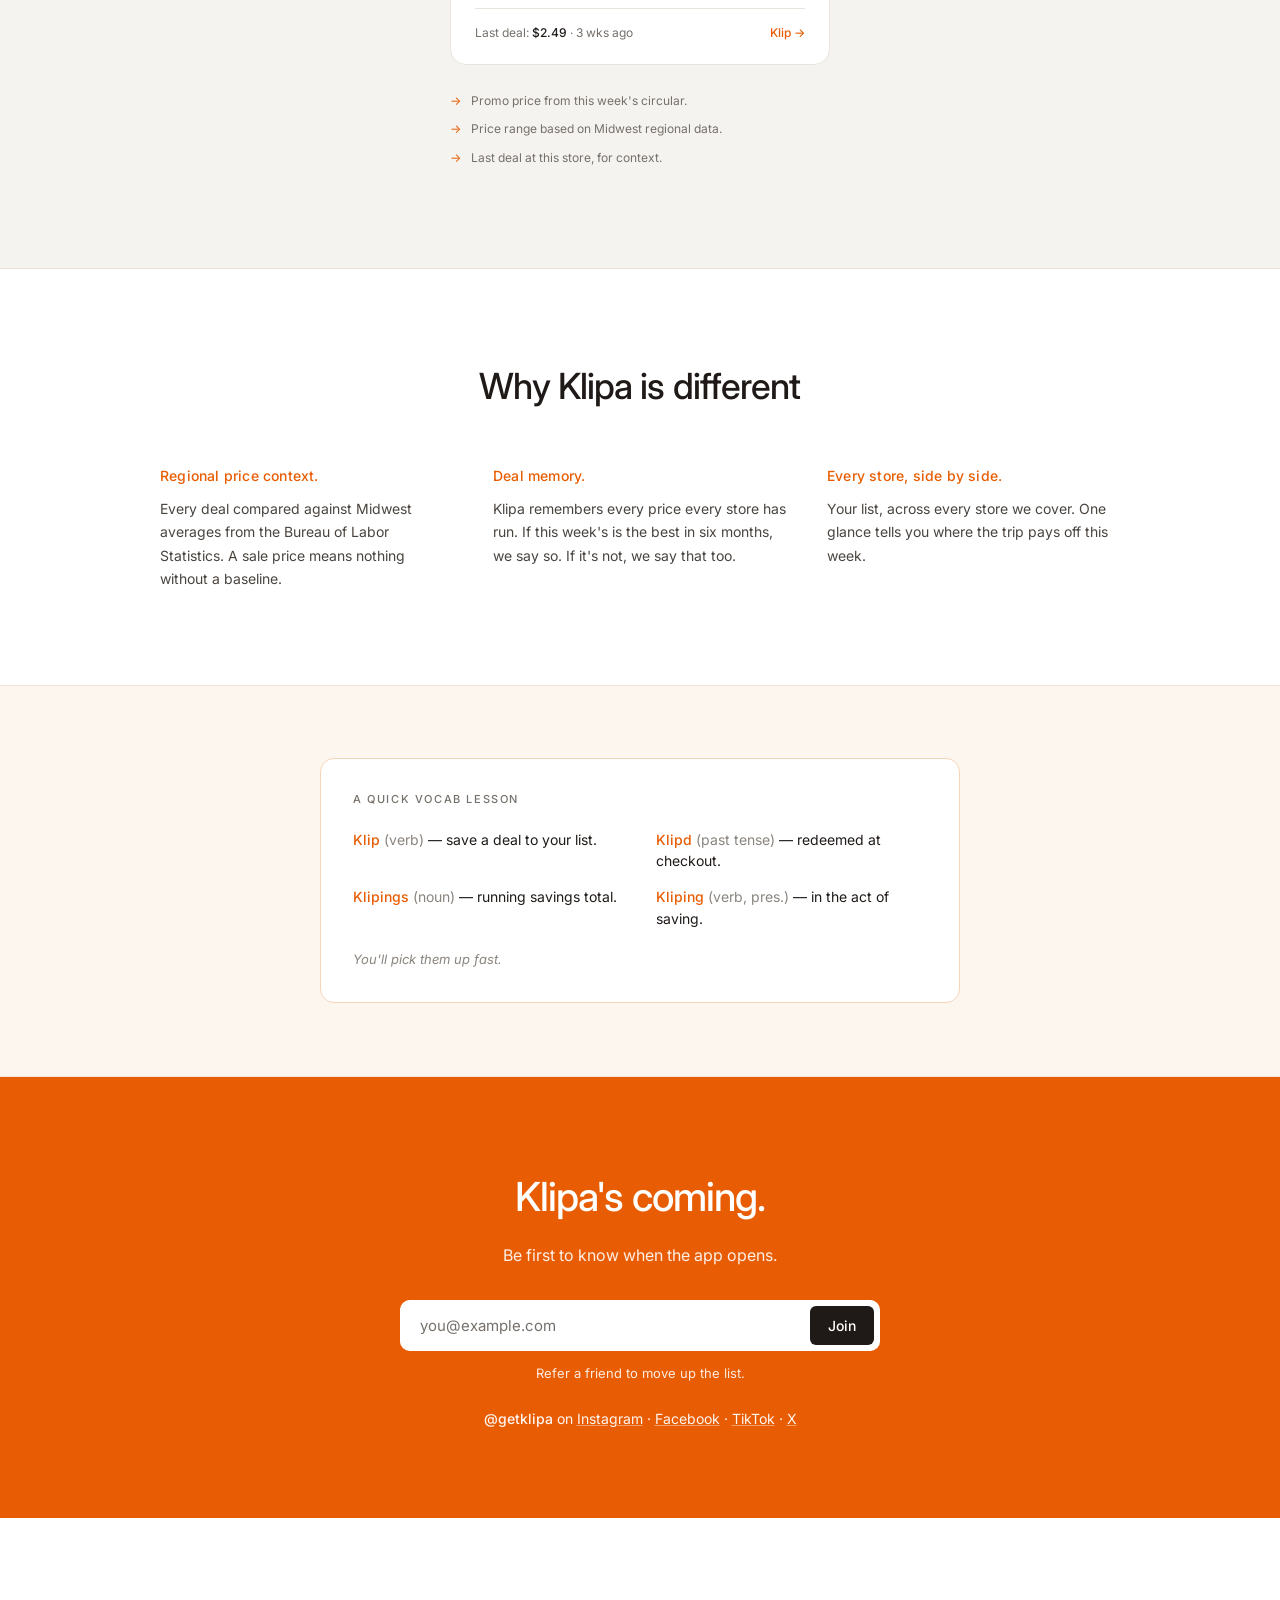
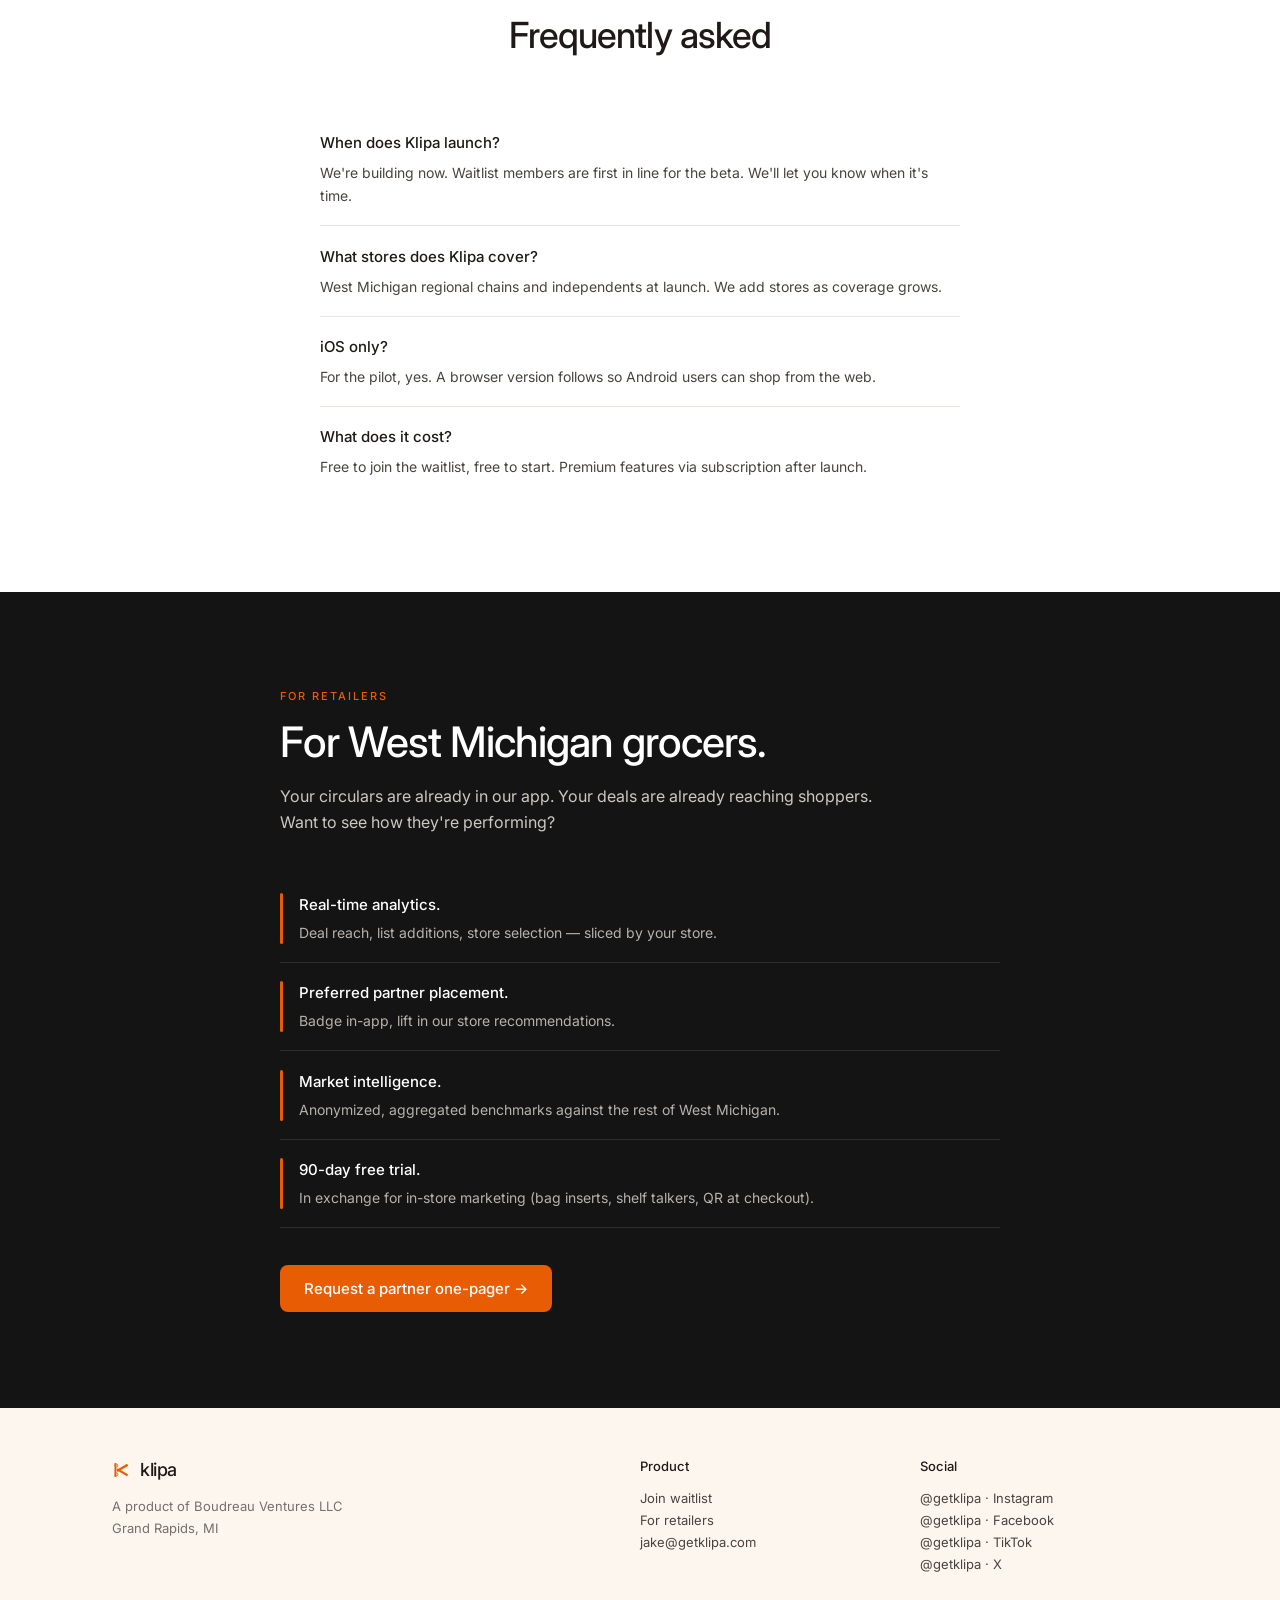
==== commit 6a1b8b66: "Landing: partner dialog Web3, dual forms, CTA/social; docs; .gitignore Made-with: Cursor" ====
--- a/index.html
+++ b/index.html
@@ -53,6 +53,7 @@
         aria-label="Join the Klipa waitlist"
       >
         <div class="tally-embed-wrap"></div>
+        <p class="form-error" hidden role="alert"></p>
         <p class="form-success" hidden role="status">You're on the list. We'll be in touch.</p>
       </div>
       <p class="form-note">We'll let you know when we're ready. Move up the list by sharing.</p>
@@ -177,10 +178,20 @@
         aria-label="Join the Klipa waitlist"
       >
         <div class="tally-embed-wrap"></div>
+        <p class="form-error" hidden role="alert"></p>
         <p class="form-success" hidden role="status">You're on the list. We'll be in touch.</p>
       </div>
       <p class="form-note">Refer a friend to move up the list.</p>
-      <p class="socials"><span class="handle">@getklipa</span> on Instagram · TikTok · X</p>
+      <p class="socials">
+        <span class="handle">@getklipa</span> on
+        <a href="https://www.instagram.com/getklipa/" rel="me noopener noreferrer" target="_blank">Instagram</a>
+        ·
+        <a href="https://www.facebook.com/profile.php?id=61579403832515" rel="me noopener noreferrer" target="_blank">Facebook</a>
+        ·
+        <a href="https://www.tiktok.com/@getklipa" rel="me noopener noreferrer" target="_blank">TikTok</a>
+        ·
+        <a href="https://x.com/getklipa" rel="me noopener noreferrer" target="_blank">X</a>
+      </p>
     </div>
   </section>
 
@@ -272,9 +283,10 @@
         </div>
         <div class="footer-col">
           <h5>Social</h5>
-          <p><a href="#" aria-label="Instagram">@getklipa · Instagram</a></p>
-          <p><a href="#" aria-label="TikTok">@getklipa · TikTok</a></p>
-          <p><a href="#" aria-label="X">@getklipa · X</a></p>
+        <p><a href="https://www.instagram.com/getklipa/" rel="me noopener noreferrer" target="_blank" aria-label="Klipa on Instagram">@getklipa · Instagram</a></p>
+        <p><a href="https://www.facebook.com/profile.php?id=61579403832515" rel="me noopener noreferrer" target="_blank" aria-label="Klipa on Facebook">@getklipa · Facebook</a></p>
+        <p><a href="https://www.tiktok.com/@getklipa" rel="me noopener noreferrer" target="_blank" aria-label="Klipa on TikTok">@getklipa · TikTok</a></p>
+        <p><a href="https://x.com/getklipa" rel="me noopener noreferrer" target="_blank" aria-label="Klipa on X">@getklipa · X</a></p>
         </div>
       </div>
       <div class="footer-bottom">
@@ -297,6 +309,60 @@
     </form>
   </template>
 
+  <dialog class="partner-dialog" id="partner-dialog" aria-labelledby="partner-dialog-title">
+    <div class="partner-dialog-surface" id="partner-dialog-surface">
+      <div class="partner-dialog-panel" role="document">
+        <div class="partner-dialog-head">
+          <h2 id="partner-dialog-title">Request a partner one-pager</h2>
+          <button type="button" class="partner-dialog-x" id="partner-dialog-close" aria-label="Close">×</button>
+        </div>
+        <p class="partner-dialog-lead">We’ll follow up with a one-pager and next steps. All fields are required except phone and message (both optional).</p>
+        <form class="partner-dialog-form" id="partner-inquiry-form" novalidate>
+          <div class="partner-field">
+            <label for="partner-name">Your name</label>
+            <input type="text" id="partner-name" name="name" autocomplete="name" required />
+          </div>
+          <div class="partner-field">
+            <label for="partner-store">Store or chain</label>
+            <input type="text" id="partner-store" name="store" autocomplete="organization" required />
+          </div>
+          <div class="partner-field">
+            <label for="partner-role">Your role</label>
+            <input type="text" id="partner-role" name="role" autocomplete="organization-title" required />
+          </div>
+          <div class="partner-field">
+            <label for="partner-email">Work email</label>
+            <input type="email" id="partner-email" name="email" autocomplete="email" inputmode="email" required />
+          </div>
+          <div class="partner-field">
+            <label for="partner-phone">Phone <span class="optional">(optional)</span></label>
+            <input type="tel" id="partner-phone" name="phone" autocomplete="tel" inputmode="tel" />
+          </div>
+          <div class="partner-field">
+            <label for="partner-message">Message <span class="optional">(optional)</span></label>
+            <textarea
+              id="partner-message"
+              name="inquiry"
+              rows="4"
+              autocomplete="off"
+              placeholder="Anything we should know about your store, timing, or questions you have"
+              aria-label="Message (optional)"
+            ></textarea>
+          </div>
+          <p class="partner-dialog-error" id="partner-dialog-error" hidden role="alert"></p>
+          <div class="partner-dialog-actions">
+            <button type="button" class="btn btn-secondary" id="partner-form-cancel">Cancel</button>
+            <button type="submit" class="btn" id="partner-form-submit">Send request</button>
+          </div>
+        </form>
+        <div class="partner-dialog-success" id="partner-dialog-success" hidden>
+          <p>Thanks — we got your request and will be in touch soon.</p>
+          <button type="button" class="btn" id="partner-success-close">Close</button>
+        </div>
+      </div>
+    </div>
+  </dialog>
+
   <script src="https://tally.so/widgets/embed.js" defer></script>
   <script src="/scripts/main.js" defer></script>
 </body>
--- a/styles/main.css
+++ b/styles/main.css
@@ -95,7 +95,8 @@
     min-height: 200px;
     border: 0;
   }
-  .form-success[hidden] { display: none; }
+  .form-success[hidden],
+  .form-error[hidden] { display: none; }
   .form-success {
     font-size: 14px;
     color: var(--muted);
@@ -103,6 +104,19 @@
     margin: 0;
     padding: 4px 0 0;
   }
+  .form-error {
+    font-size: 13px;
+    color: #a3200a;
+    text-align: center;
+    margin: 0;
+    padding: 4px 0 0;
+  }
+  .waitlist-embed--native .tally-embed-wrap,
+  .tally-embed-wrap:has(.waitlist-form) {
+    background: transparent;
+    border: none;
+    min-height: 0;
+  }
   .waitlist-form {
     display: flex; gap: 6px; max-width: 480px;
     margin: 0;
@@ -236,12 +250,25 @@
   .cta p.sub { font-size: 16px; color: rgba(255,255,255,0.9); margin-bottom: 32px; max-width: 460px; margin-left: auto; margin-right: auto; }
   .cta .tally-embed-wrap { background: var(--white); border: none; }
   .cta .waitlist-form { background: var(--white); border: none; }
-  .cta .waitlist-form button { background: var(--ink); }
-  .cta .waitlist-form button:hover { background: #000; }
+  .cta .waitlist-form button {
+    background: var(--ink);
+    color: var(--white);
+    font-weight: 500;
+    border: none;
+  }
+  .cta .waitlist-form button:hover { background: #000; color: var(--white); }
   .cta .form-success { color: rgba(255,255,255,0.95); }
+  .cta .form-error { color: #ffe0d4; }
   .cta .form-note { color: rgba(255,255,255,0.88); margin-bottom: 24px; }
   .cta .socials { font-size: 14px; color: rgba(255,255,255,0.95); }
   .cta .socials .handle { font-weight: 500; }
+  .cta .socials a {
+    color: inherit;
+    text-decoration: underline;
+    text-decoration-color: rgba(255, 255, 255, 0.4);
+  }
+  .cta .socials a:hover { text-decoration-color: rgba(255, 255, 255, 0.95); }
+  .footer-col a[href^="https://"]:hover { color: var(--ink); }
 
   /* FAQ */
   .faq { background: var(--white); }
@@ -276,6 +303,86 @@
   .partner-cta { margin-top: 36px; }
   .partner-cta .btn { padding: 14px 24px; font-size: 15px; }
   .partner-cta .btn:disabled { opacity: 0.5; cursor: not-allowed; }
+
+  /* PARTNER DIALOG (Web3Forms) */
+  .partner-dialog {
+    max-width: none;
+    width: 100%;
+    max-height: 100dvh;
+    height: 100%;
+    margin: 0;
+    padding: 0;
+    border: none;
+    background: transparent;
+    color: var(--ink);
+  }
+  .partner-dialog::backdrop {
+    background: rgba(20, 20, 20, 0.55);
+  }
+  .partner-dialog-surface {
+    min-height: 100%;
+    min-height: 100dvh;
+    display: flex; align-items: center; justify-content: center;
+    padding: 1rem; box-sizing: border-box;
+  }
+  .partner-dialog-panel {
+    max-width: 440px; width: 100%;
+    max-height: min(100dvh - 2rem, 90vh);
+    padding: 24px; box-sizing: border-box; overflow-y: auto;
+    border: 0.5px solid var(--border);
+    border-radius: 14px;
+    background: var(--white);
+    box-shadow: 0 24px 64px rgba(0, 0, 0, 0.35);
+  }
+  .partner-dialog-head {
+    display: flex; align-items: flex-start; justify-content: space-between; gap: 12px;
+    margin-bottom: 8px;
+  }
+  .partner-dialog-head h2 {
+    font-size: 1.2rem; font-weight: 500; letter-spacing: -0.3px; line-height: 1.25; margin: 0;
+  }
+  .partner-dialog-x {
+    flex-shrink: 0;
+    width: 36px; height: 36px; border: none; border-radius: 8px;
+    background: var(--surface); color: var(--ink); font-size: 1.4rem; line-height: 1; cursor: pointer;
+    transition: background .15s ease;
+  }
+  .partner-dialog-x:hover { background: var(--border); }
+  .partner-dialog-lead {
+    font-size: 14px; color: var(--muted); line-height: 1.5; margin: 0 0 18px;
+  }
+  .partner-field { margin-bottom: 14px; }
+  .partner-field label {
+    display: block; font-size: 12px; font-weight: 500; color: var(--body);
+    margin-bottom: 5px; letter-spacing: 0.02em;
+  }
+  .partner-field .optional { font-weight: 400; color: var(--muted); }
+  .partner-field input,
+  .partner-field textarea {
+    width: 100%; box-sizing: border-box;
+    padding: 10px 12px; font-size: 15px; font-family: inherit;
+    line-height: 1.5;
+    color: var(--ink); background: var(--white);
+    border: 0.5px solid var(--border); border-radius: 8px;
+  }
+  .partner-field textarea { min-height: 100px; resize: vertical; }
+  .partner-field input:focus,
+  .partner-field textarea:focus { outline: 2px solid var(--orange); outline-offset: 0; border-color: transparent; }
+  .partner-dialog-error[hidden] { display: none; }
+  .partner-dialog-error { font-size: 13px; color: #a3200a; margin: 4px 0 0; }
+  .partner-dialog-actions {
+    display: flex; flex-wrap: wrap; gap: 10px; justify-content: flex-end; margin-top: 18px;
+  }
+  .btn.btn-secondary {
+    background: var(--white); color: var(--ink);
+    border: 0.5px solid var(--border);
+  }
+  .btn.btn-secondary:hover { background: var(--surface); }
+  .partner-dialog .btn:focus-visible,
+  .partner-dialog-x:focus-visible { outline: 2px solid var(--orange); outline-offset: 2px; }
+  .partner-dialog-success[hidden] { display: none; }
+  .partner-dialog-success { text-align: center; }
+  .partner-dialog-success p { font-size: 15px; color: var(--body); margin: 0 0 20px; line-height: 1.55; }
 
   /* FOOTER */
   footer { background: var(--cream); color: var(--body); font-size: 13px; padding: 48px 0 24px; }
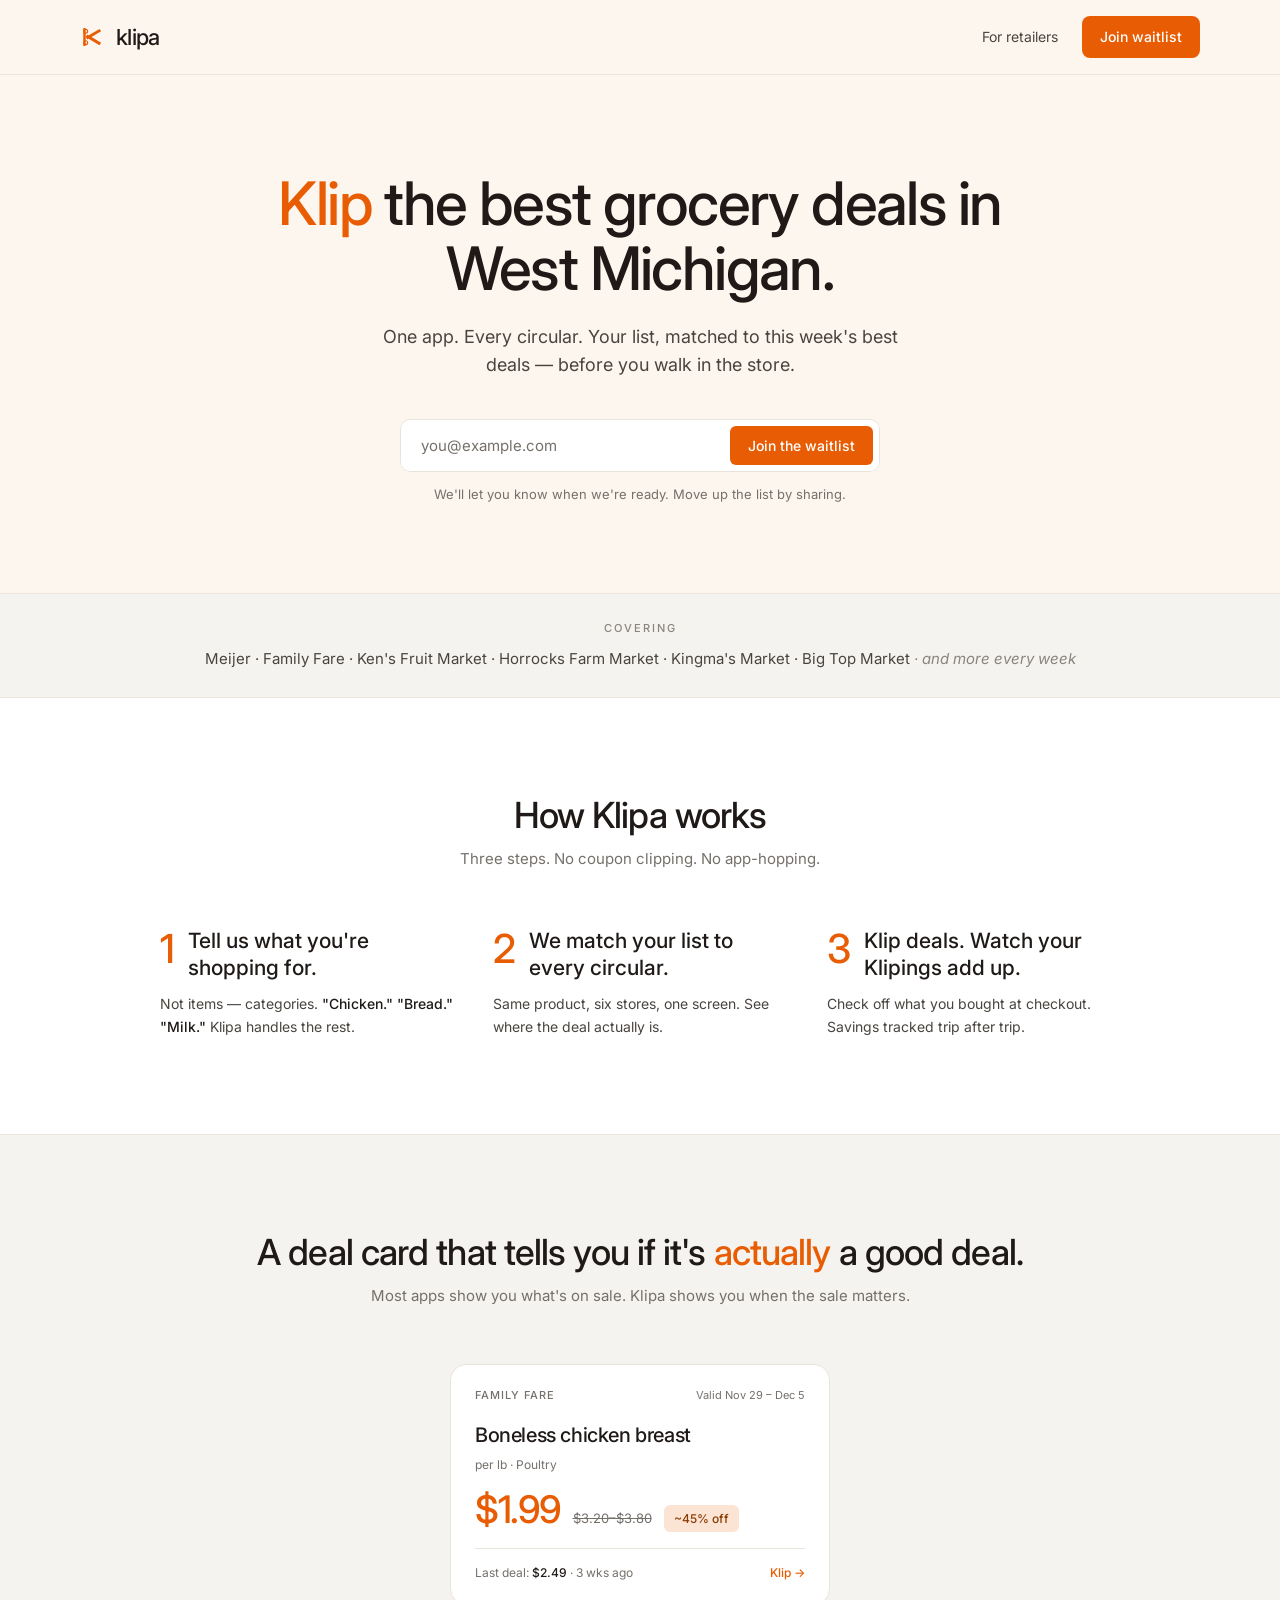
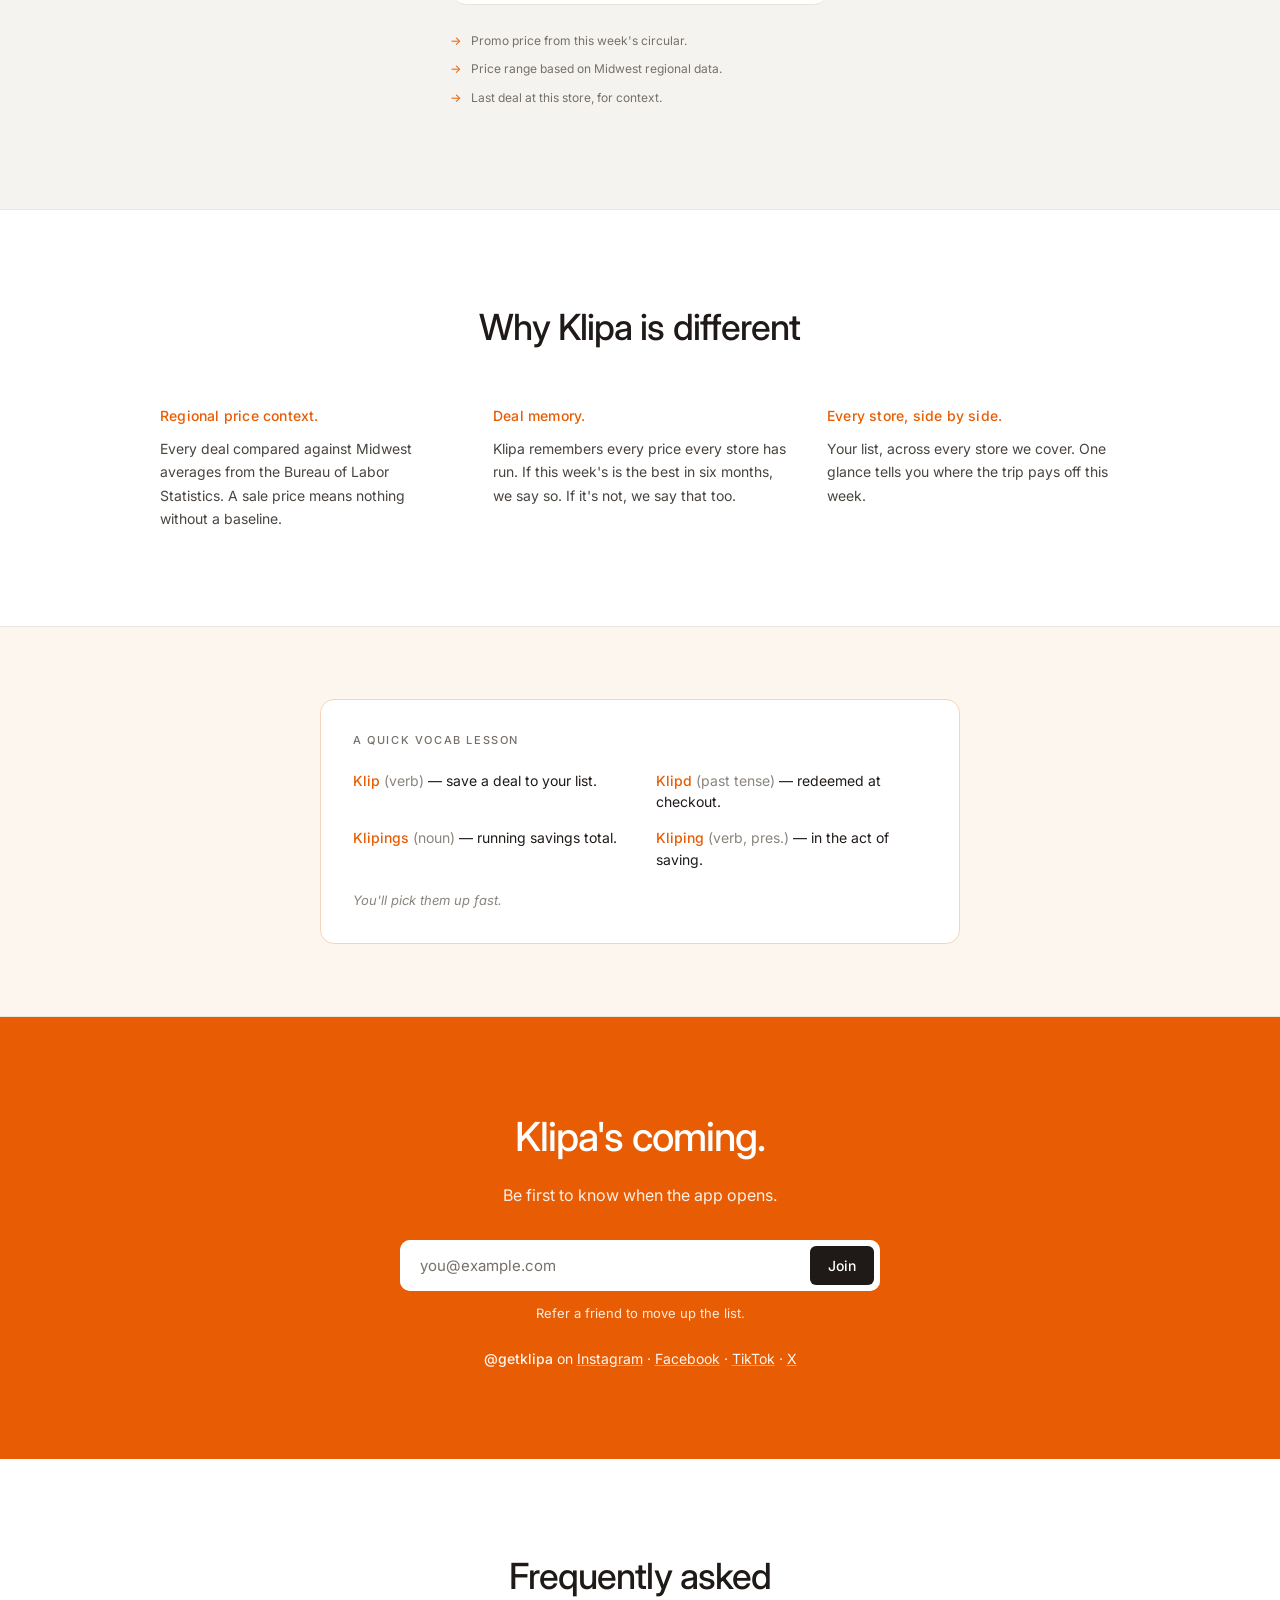
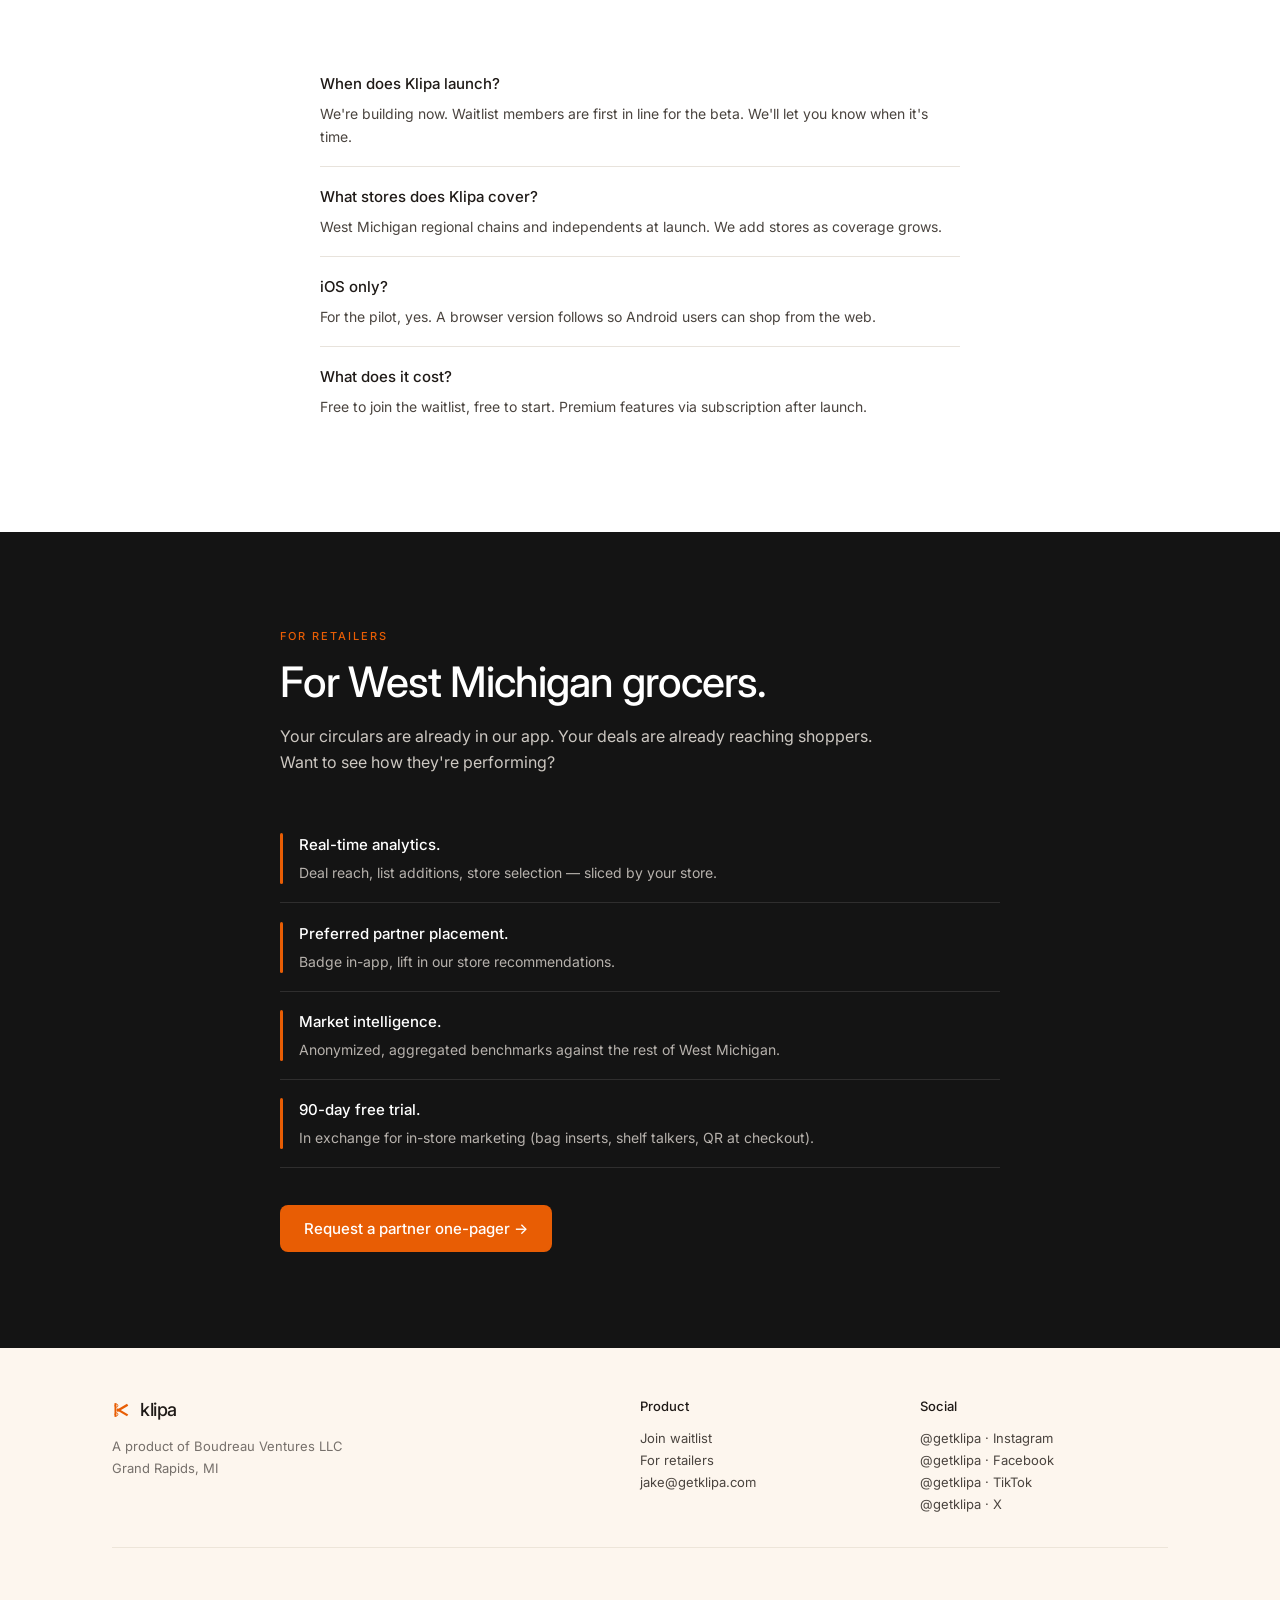
==== commit 73c441a8: "How it works: numbers beside titles, larger step headings Made-with: Cursor" ====
--- a/index.html
+++ b/index.html
@@ -78,18 +78,24 @@
       </div>
       <div class="steps">
         <div class="step">
-          <div class="n">1</div>
-          <h3>Tell us what you're shopping for.</h3>
+          <div class="step-head">
+            <span class="n" aria-hidden="true">1</span>
+            <h3>Tell us what you're shopping for.</h3>
+          </div>
           <p>Not items — categories. <em>"Chicken." "Bread." "Milk."</em> Klipa handles the rest.</p>
         </div>
         <div class="step">
-          <div class="n">2</div>
-          <h3>We match your list to every circular.</h3>
+          <div class="step-head">
+            <span class="n" aria-hidden="true">2</span>
+            <h3>We match your list to every circular.</h3>
+          </div>
           <p>Same product, six stores, one screen. See where the deal actually is.</p>
         </div>
         <div class="step">
-          <div class="n">3</div>
-          <h3>Klip deals. Watch your Klipings add up.</h3>
+          <div class="step-head">
+            <span class="n" aria-hidden="true">3</span>
+            <h3>Klip deals. Watch your Klipings add up.</h3>
+          </div>
           <p>Check off what you bought at checkout. Savings tracked trip after trip.</p>
         </div>
       </div>
--- a/styles/main.css
+++ b/styles/main.css
@@ -167,11 +167,14 @@
     display: grid; grid-template-columns: repeat(3, 1fr); gap: 40px;
     max-width: 960px; margin: 0 auto;
   }
+  .step-head {
+    display: flex; align-items: flex-start; gap: 14px; margin-bottom: 10px;
+  }
   .step .n {
-    font-size: 48px; font-weight: 500; color: var(--orange);
-    line-height: 1; margin-bottom: 14px; letter-spacing: -2.5px;
-  }
-  .step h3 { font-size: 17px; font-weight: 500; margin-bottom: 8px; color: var(--ink); }
+    flex: 0 0 auto; font-size: 40px; font-weight: 500; color: var(--orange);
+    line-height: 1.1; letter-spacing: -1.2px; margin-top: 0;
+  }
+  .step-head h3 { font-size: 21px; font-weight: 500; margin: 0; color: var(--ink); line-height: 1.3; }
   .step p { font-size: 14px; line-height: 1.65; color: var(--body); }
   .step p em { color: var(--ink); font-style: normal; font-weight: 500; }
 
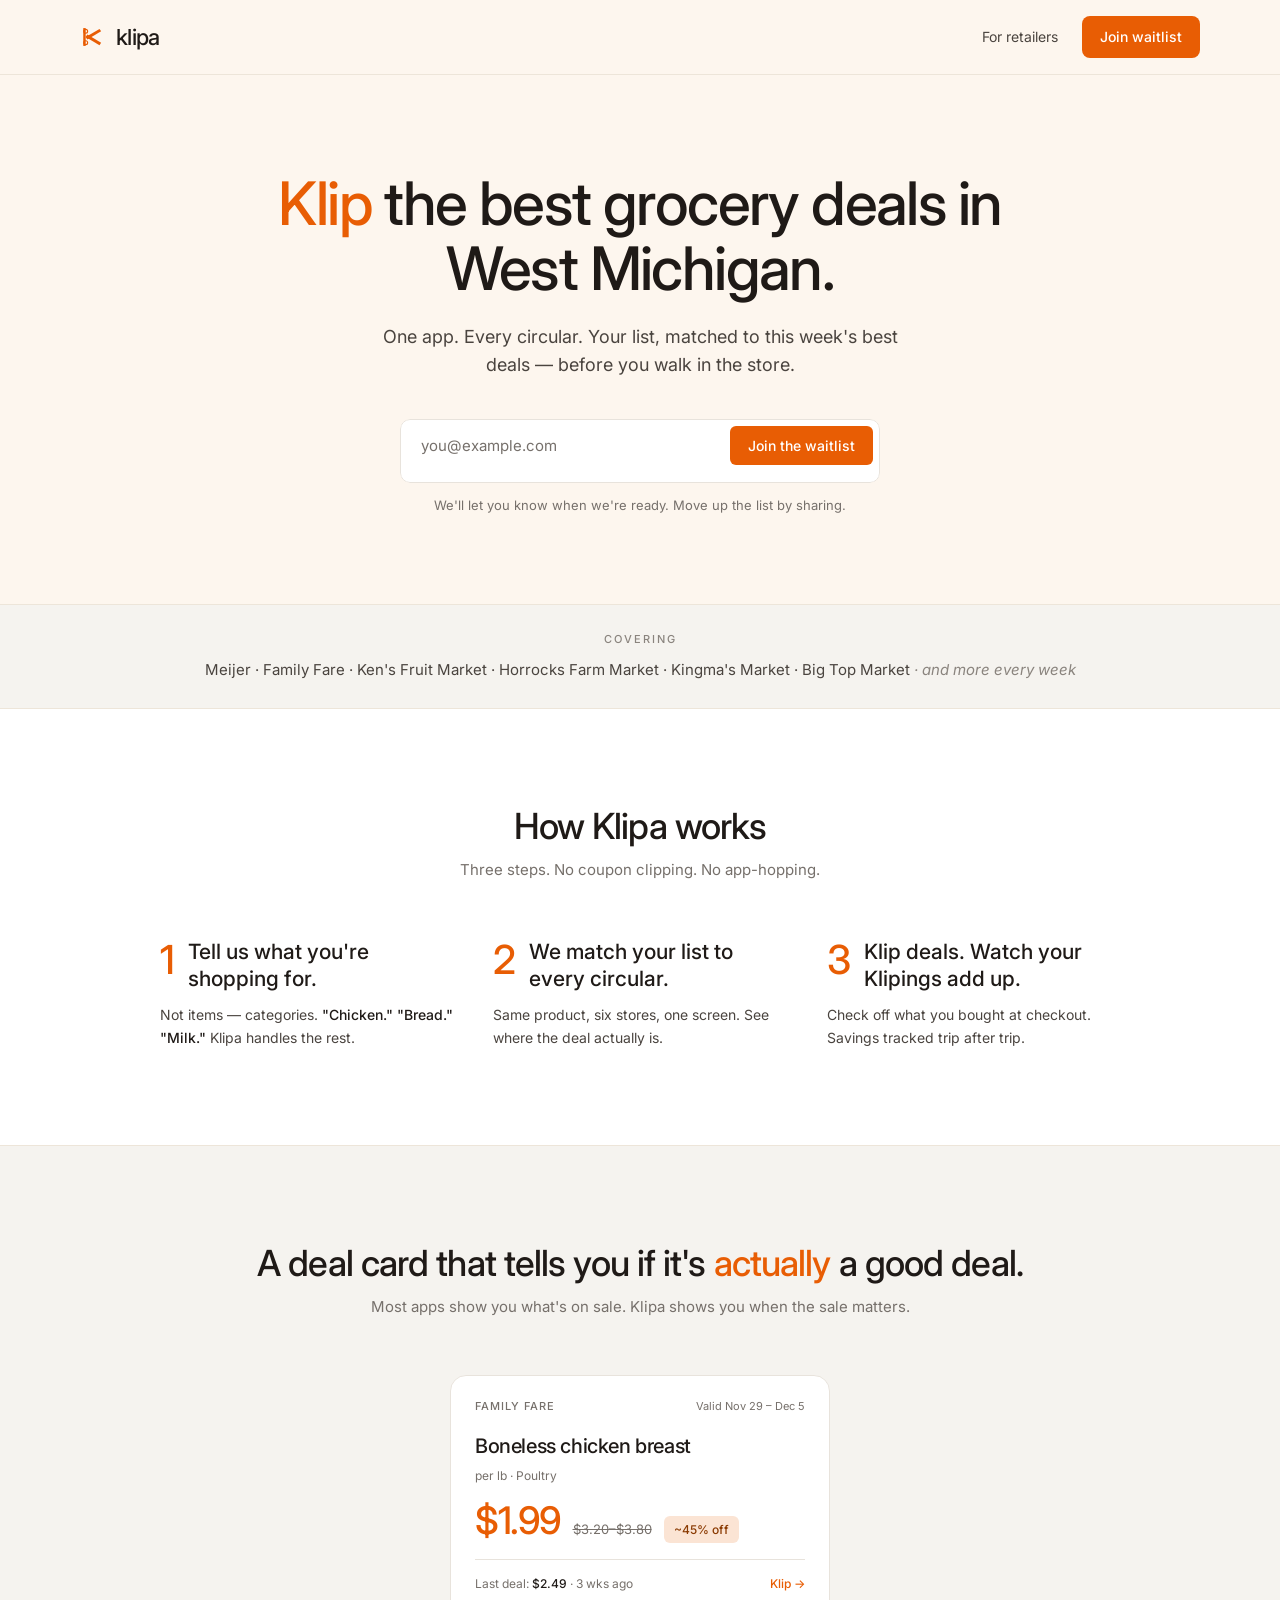
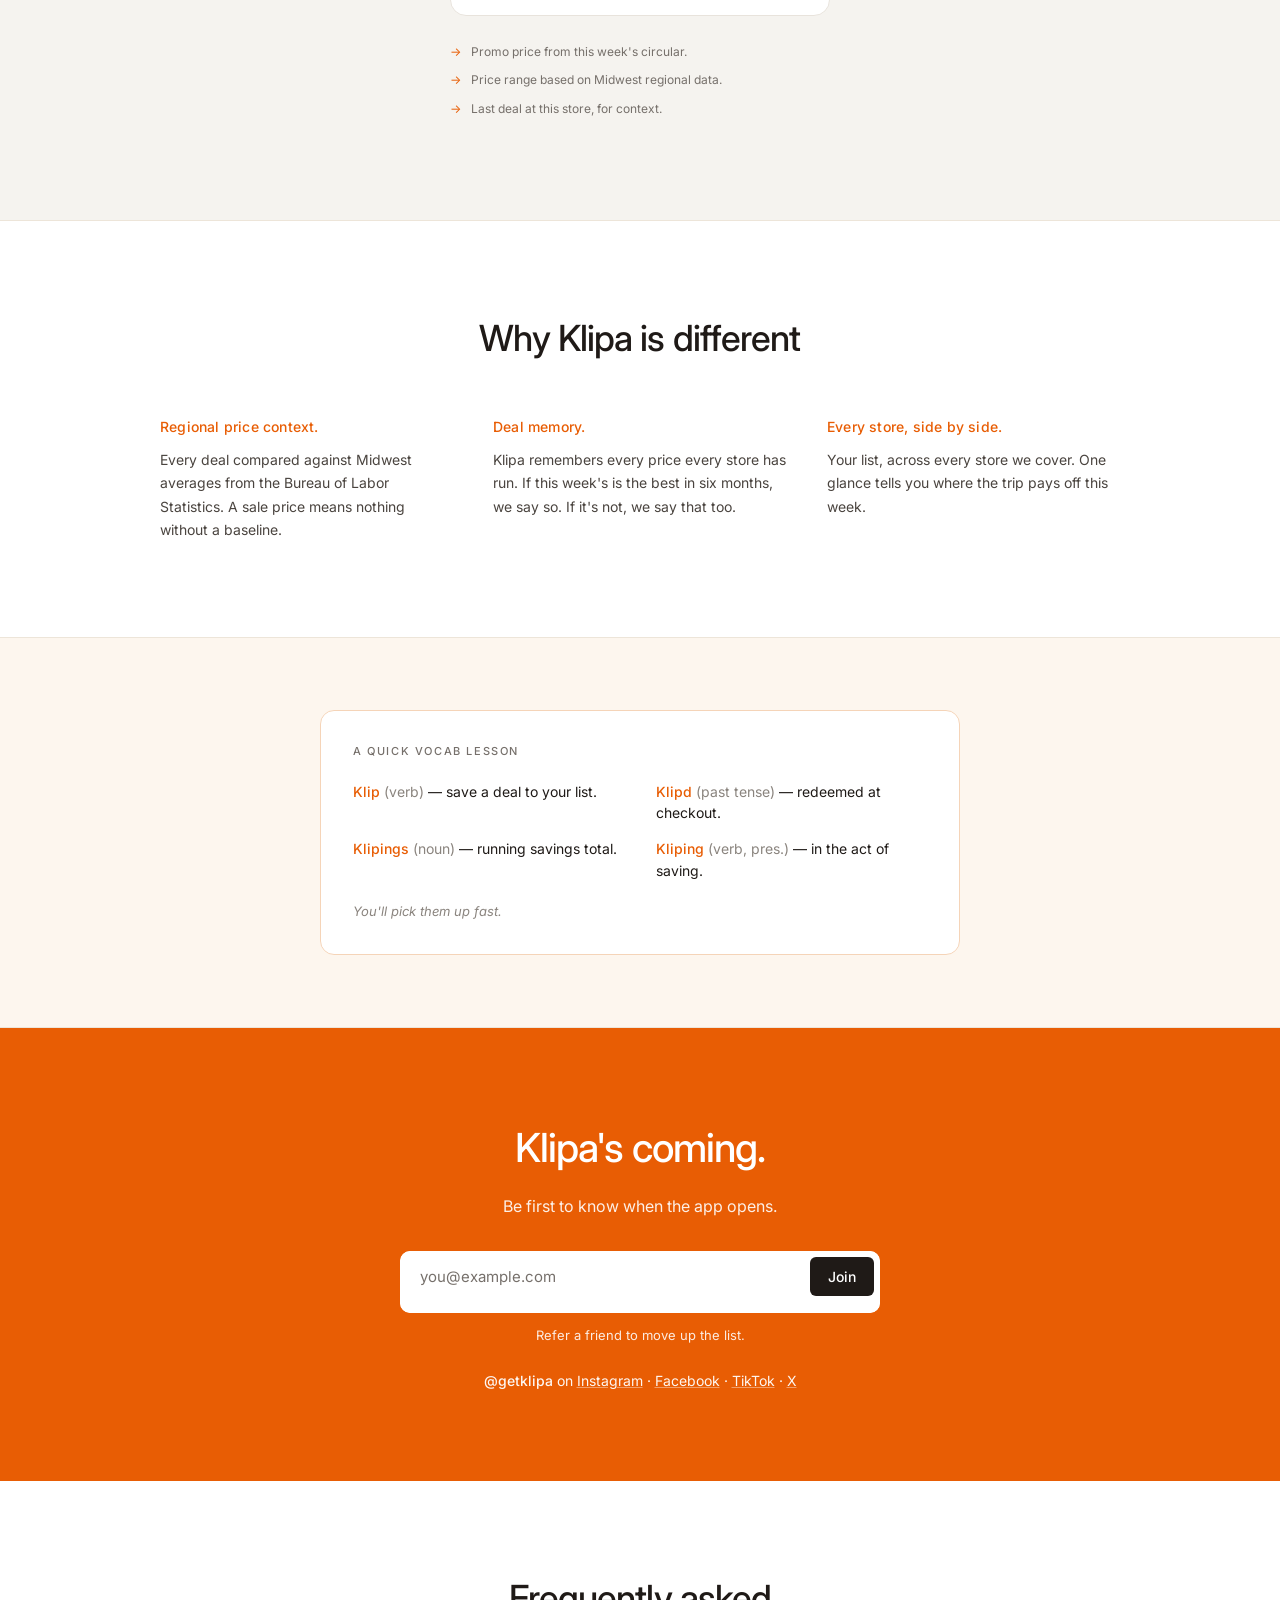
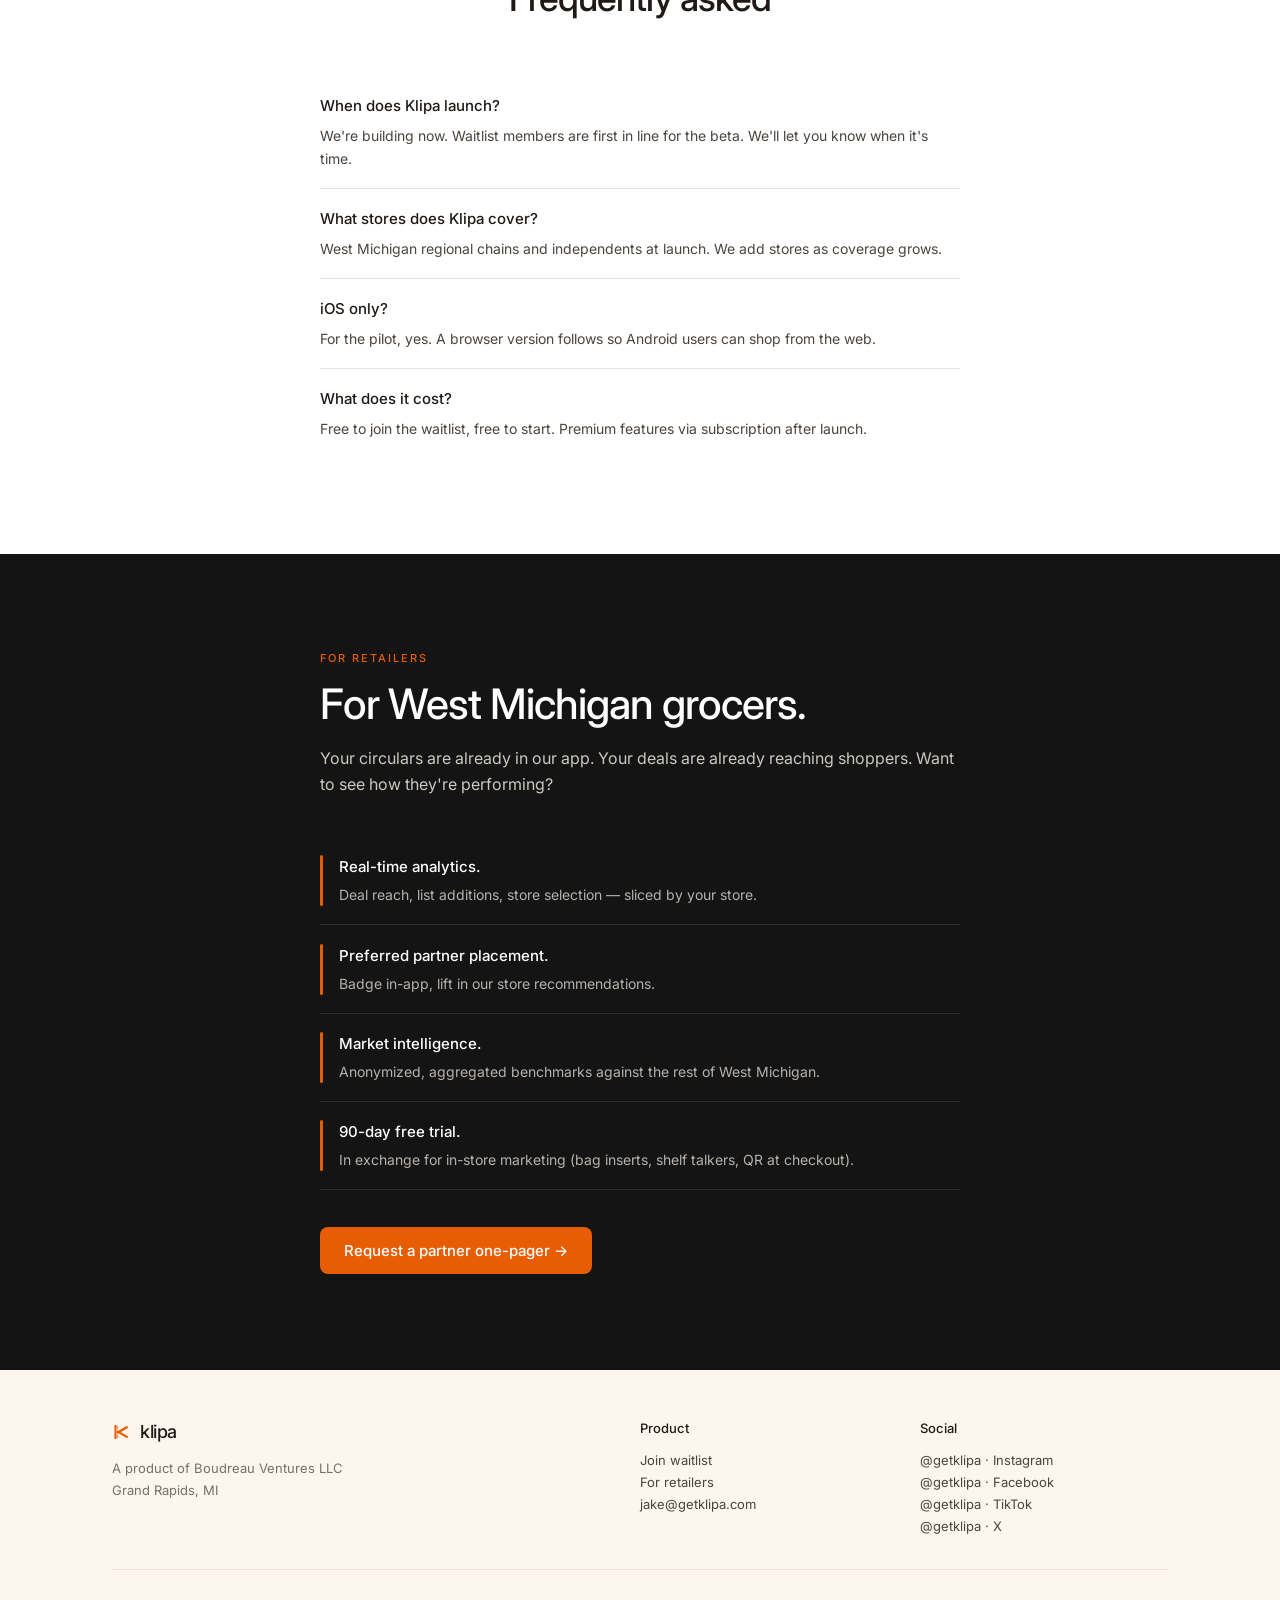
==== commit d435f54d: "Forms: remove Tally; add Web3Forms hCaptcha, honeypots, and client script - Waitlist: native Web3For" ====
--- a/index.html
+++ b/index.html
@@ -48,11 +48,11 @@
 
       <div
         class="waitlist-embed"
-        data-klipa-tally-waitlist="hero"
+        data-klipa-waitlist="hero"
         role="region"
         aria-label="Join the Klipa waitlist"
       >
-        <div class="tally-embed-wrap"></div>
+        <div class="waitlist-box"></div>
         <p class="form-error" hidden role="alert"></p>
         <p class="form-success" hidden role="status">You're on the list. We'll be in touch.</p>
       </div>
@@ -179,11 +179,11 @@
 
       <div
         class="waitlist-embed"
-        data-klipa-tally-waitlist="cta"
+        data-klipa-waitlist="cta"
         role="region"
         aria-label="Join the Klipa waitlist"
       >
-        <div class="tally-embed-wrap"></div>
+        <div class="waitlist-box"></div>
         <p class="form-error" hidden role="alert"></p>
         <p class="form-success" hidden role="status">You're on the list. We'll be in touch.</p>
       </div>
@@ -304,14 +304,28 @@
 
   <template id="klipa-waitlist-fallback-hero">
     <form class="waitlist-form" action="#" method="post" novalidate>
-      <input type="email" name="email" placeholder="you@example.com" aria-label="Email address" required />
-      <button type="submit" class="btn">Join the waitlist</button>
+      <div class="form-hp-wrap" aria-hidden="true">
+        <input type="checkbox" name="botcheck" class="form-hp" tabindex="-1" autocomplete="off" />
+        <input type="text" class="form-hp" name="company_website" tabindex="-1" autocomplete="off" value="" />
+      </div>
+      <div class="waitlist-form-row">
+        <input type="email" name="email" placeholder="you@example.com" aria-label="Email address" required />
+        <button type="submit" class="btn">Join the waitlist</button>
+      </div>
+      <div class="h-captcha" data-captcha="true" data-size="compact"></div>
     </form>
   </template>
   <template id="klipa-waitlist-fallback-cta">
     <form class="waitlist-form" action="#" method="post" novalidate>
-      <input type="email" name="email" placeholder="you@example.com" aria-label="Email address" required />
-      <button type="submit">Join</button>
+      <div class="form-hp-wrap" aria-hidden="true">
+        <input type="checkbox" name="botcheck" class="form-hp" tabindex="-1" autocomplete="off" />
+        <input type="text" class="form-hp" name="company_website" tabindex="-1" autocomplete="off" value="" />
+      </div>
+      <div class="waitlist-form-row">
+        <input type="email" name="email" placeholder="you@example.com" aria-label="Email address" required />
+        <button type="submit">Join</button>
+      </div>
+      <div class="h-captcha" data-captcha="true" data-size="compact"></div>
     </form>
   </template>
 
@@ -324,6 +338,10 @@
         </div>
         <p class="partner-dialog-lead">We’ll follow up with a one-pager and next steps. All fields are required except phone and message (both optional).</p>
         <form class="partner-dialog-form" id="partner-inquiry-form" novalidate>
+          <div class="form-hp-wrap" aria-hidden="true">
+            <input type="checkbox" name="botcheck" class="form-hp" tabindex="-1" autocomplete="off" />
+            <input type="text" class="form-hp" name="company_website" tabindex="-1" autocomplete="off" value="" />
+          </div>
           <div class="partner-field">
             <label for="partner-name">Your name</label>
             <input type="text" id="partner-name" name="name" autocomplete="name" required />
@@ -355,6 +373,9 @@
               aria-label="Message (optional)"
             ></textarea>
           </div>
+          <div class="partner-hcaptcha">
+            <div class="h-captcha" data-captcha="true" data-size="normal"></div>
+          </div>
           <p class="partner-dialog-error" id="partner-dialog-error" hidden role="alert"></p>
           <div class="partner-dialog-actions">
             <button type="button" class="btn btn-secondary" id="partner-form-cancel">Cancel</button>
@@ -369,7 +390,7 @@
     </div>
   </dialog>
 
-  <script src="https://tally.so/widgets/embed.js" defer></script>
   <script src="/scripts/main.js" defer></script>
+  <script src="https://web3forms.com/client/script.js" defer></script>
 </body>
 </html>
--- a/styles/main.css
+++ b/styles/main.css
@@ -15,6 +15,8 @@
     --border: #E8E3DC;
     --dark: #141414;
     --max-content: 1120px;
+    /* Match FAQ and partner (retail) columns for consistent horizontal alignment */
+    --prose-narrow: 640px;
   }
 
   * { box-sizing: border-box; }
@@ -82,19 +84,13 @@
     max-width: 480px;
     margin: 0 auto 12px;
   }
-  .tally-embed-wrap {
+  .waitlist-box {
     background: var(--white);
     border-radius: 10px;
     border: 0.5px solid var(--border);
     overflow: hidden;
   }
-  .tally-embed-wrap:empty { min-height: 0; }
-  .tally-iframe {
-    display: block;
-    width: 100%;
-    min-height: 200px;
-    border: 0;
-  }
+  .waitlist-box:empty { min-height: 0; }
   .form-success[hidden],
   .form-error[hidden] { display: none; }
   .form-success {
@@ -111,26 +107,46 @@
     margin: 0;
     padding: 4px 0 0;
   }
-  .waitlist-embed--native .tally-embed-wrap,
-  .tally-embed-wrap:has(.waitlist-form) {
+  .waitlist-embed--native .waitlist-box,
+  .waitlist-box:has(.waitlist-form) {
     background: transparent;
     border: none;
     min-height: 0;
   }
   .waitlist-form {
-    display: flex; gap: 6px; max-width: 480px;
+    position: relative;
+    display: flex;
+    flex-direction: column;
+    gap: 10px;
+    max-width: 480px;
     margin: 0;
     background: var(--white); padding: 6px;
     border-radius: 10px; border: 0.5px solid var(--border);
   }
-  .waitlist-form input {
+  .waitlist-form-row {
+    display: flex;
+    gap: 6px;
+    align-items: stretch;
+  }
+  .waitlist-form .h-captcha { display: flex; justify-content: center; min-height: 1px; }
+  .form-hp-wrap {
+    position: absolute;
+    left: -9999px;
+    top: 0;
+    width: 1px;
+    height: 1px;
+    overflow: hidden;
+    pointer-events: none;
+  }
+  .partner-dialog-form { position: relative; }
+  .waitlist-form-row input {
     flex: 1; border: none; padding: 10px 14px;
     font-size: 15px; background: transparent; outline: none;
     color: var(--ink); font-family: inherit;
   }
-  .waitlist-form input::placeholder { color: var(--muted); }
-  .waitlist-form input:focus { outline: 2px solid var(--orange); outline-offset: 0; border-radius: 4px; }
-  .waitlist-form button {
+  .waitlist-form-row input::placeholder { color: var(--muted); }
+  .waitlist-form-row input:focus { outline: 2px solid var(--orange); outline-offset: 0; border-radius: 4px; }
+  .waitlist-form-row button {
     white-space: nowrap; padding: 10px 18px;
     border-radius: 6px; font-size: 14px;
   }
@@ -251,15 +267,15 @@
   .cta { background: var(--orange); text-align: center; color: var(--white); padding: 88px 0; }
   .cta h2 { font-size: 40px; font-weight: 500; color: var(--white); margin-bottom: 14px; letter-spacing: -1px; }
   .cta p.sub { font-size: 16px; color: rgba(255,255,255,0.9); margin-bottom: 32px; max-width: 460px; margin-left: auto; margin-right: auto; }
-  .cta .tally-embed-wrap { background: var(--white); border: none; }
+  .cta .waitlist-box { background: var(--white); border: none; }
   .cta .waitlist-form { background: var(--white); border: none; }
-  .cta .waitlist-form button {
+  .cta .waitlist-form-row button {
     background: var(--ink);
     color: var(--white);
     font-weight: 500;
     border: none;
   }
-  .cta .waitlist-form button:hover { background: #000; color: var(--white); }
+  .cta .waitlist-form-row button:hover { background: #000; color: var(--white); }
   .cta .form-success { color: rgba(255,255,255,0.95); }
   .cta .form-error { color: #ffe0d4; }
   .cta .form-note { color: rgba(255,255,255,0.88); margin-bottom: 24px; }
@@ -275,7 +291,7 @@
 
   /* FAQ */
   .faq { background: var(--white); }
-  .faq-list { max-width: 640px; margin: 0 auto; }
+  .faq-list { max-width: var(--prose-narrow); margin: 0 auto; }
   .faq-item {
     padding: 18px 0; border-bottom: 0.5px solid var(--border);
   }
@@ -285,7 +301,7 @@
 
   /* PARTNER */
   .partner { background: var(--dark); color: #F5EFE8; padding: 96px 0; }
-  .partner-inner { max-width: 720px; margin: 0 auto; }
+  .partner-inner { max-width: var(--prose-narrow); margin: 0 auto; }
   .partner .eyebrow {
     font-size: 11px; letter-spacing: 2px; color: var(--orange);
     text-transform: uppercase; font-weight: 500;
@@ -294,7 +310,7 @@
     font-size: 42px; font-weight: 500; color: var(--white);
     margin: 12px 0 18px; letter-spacing: -1px; line-height: 1.15;
   }
-  .partner-lead { font-size: 16px; color: rgba(245,239,232,0.82); margin-bottom: 40px; line-height: 1.6; max-width: 620px; }
+  .partner-lead { font-size: 16px; color: rgba(245,239,232,0.82); margin-bottom: 40px; line-height: 1.6; }
   .partner-bullet {
     display: flex; gap: 16px; padding: 18px 0;
     border-bottom: 0.5px solid rgba(245,239,232,0.12);
@@ -369,6 +385,8 @@
     border: 0.5px solid var(--border); border-radius: 8px;
   }
   .partner-field textarea { min-height: 100px; resize: vertical; }
+  .partner-hcaptcha { margin: 0 0 4px; }
+  .partner-hcaptcha .h-captcha { display: flex; justify-content: flex-start; }
   .partner-field input:focus,
   .partner-field textarea:focus { outline: 2px solid var(--orange); outline-offset: 0; border-color: transparent; }
   .partner-dialog-error[hidden] { display: none; }
@@ -429,8 +447,9 @@
     .hero { padding: 56px 0 48px; }
     .hero h1 { font-size: 34px; letter-spacing: -0.9px; }
     .hero-sub { font-size: 15px; }
-    .waitlist-form { flex-direction: column; padding: 8px; }
-    .waitlist-form button { width: 100%; padding: 12px; }
+    .waitlist-form { padding: 8px; }
+    .waitlist-form-row { flex-direction: column; }
+    .waitlist-form-row button { width: 100%; padding: 12px; }
     section { padding: 56px 0; }
     .section-head h2 { font-size: 26px; }
     .deal-card, .deal-callouts { padding-left: 18px; padding-right: 18px; }
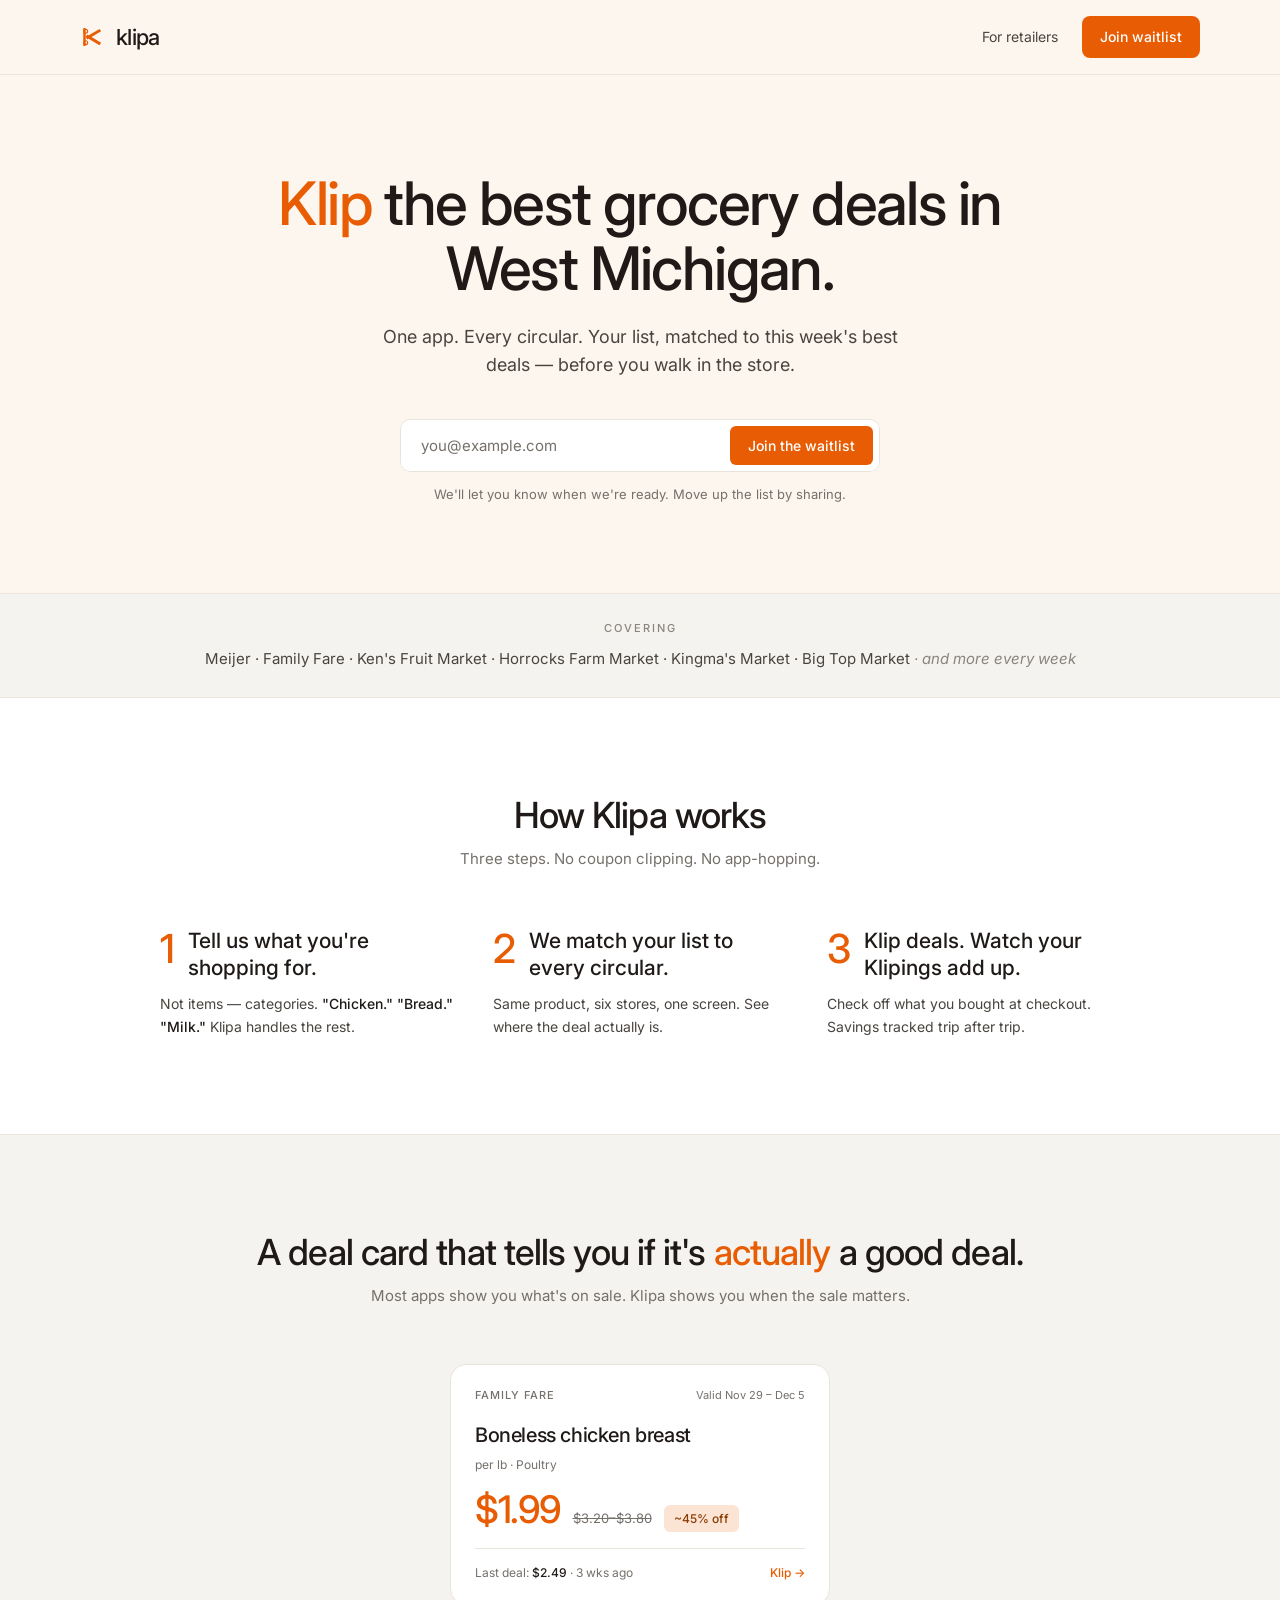
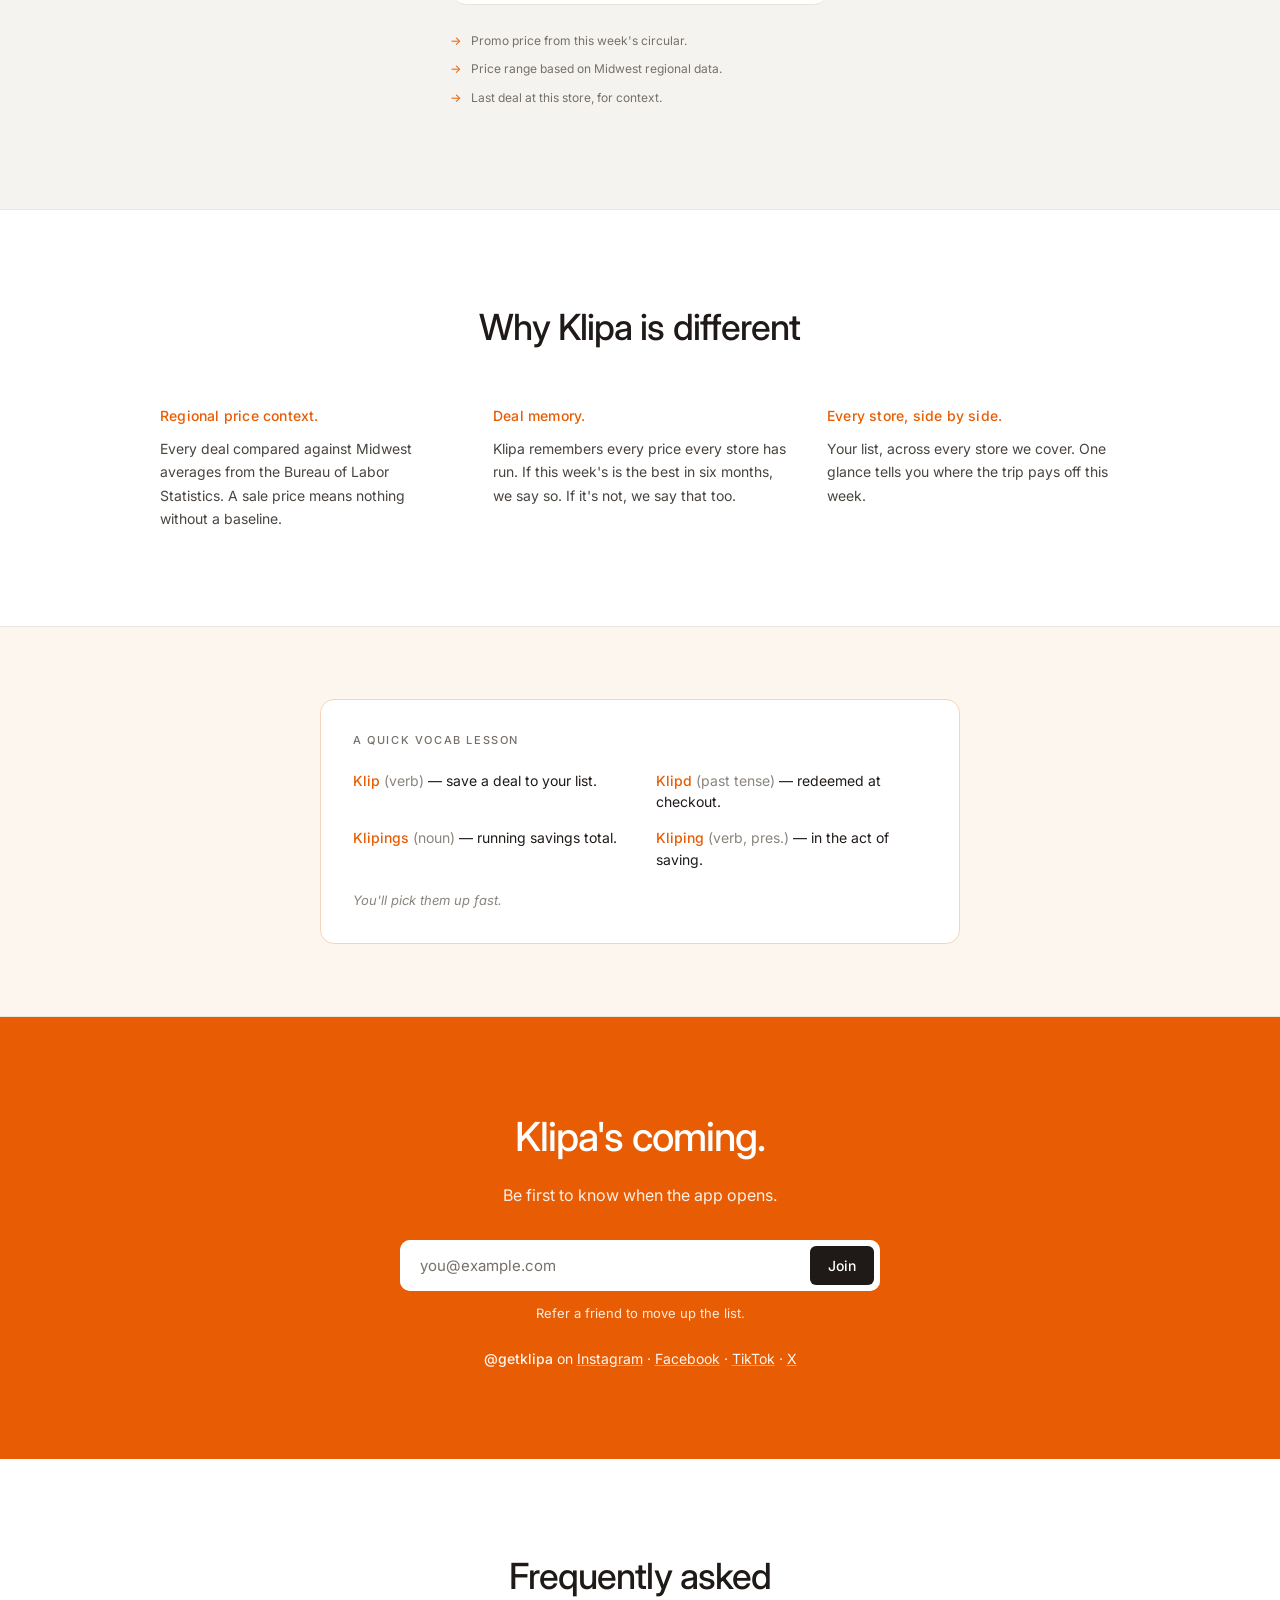
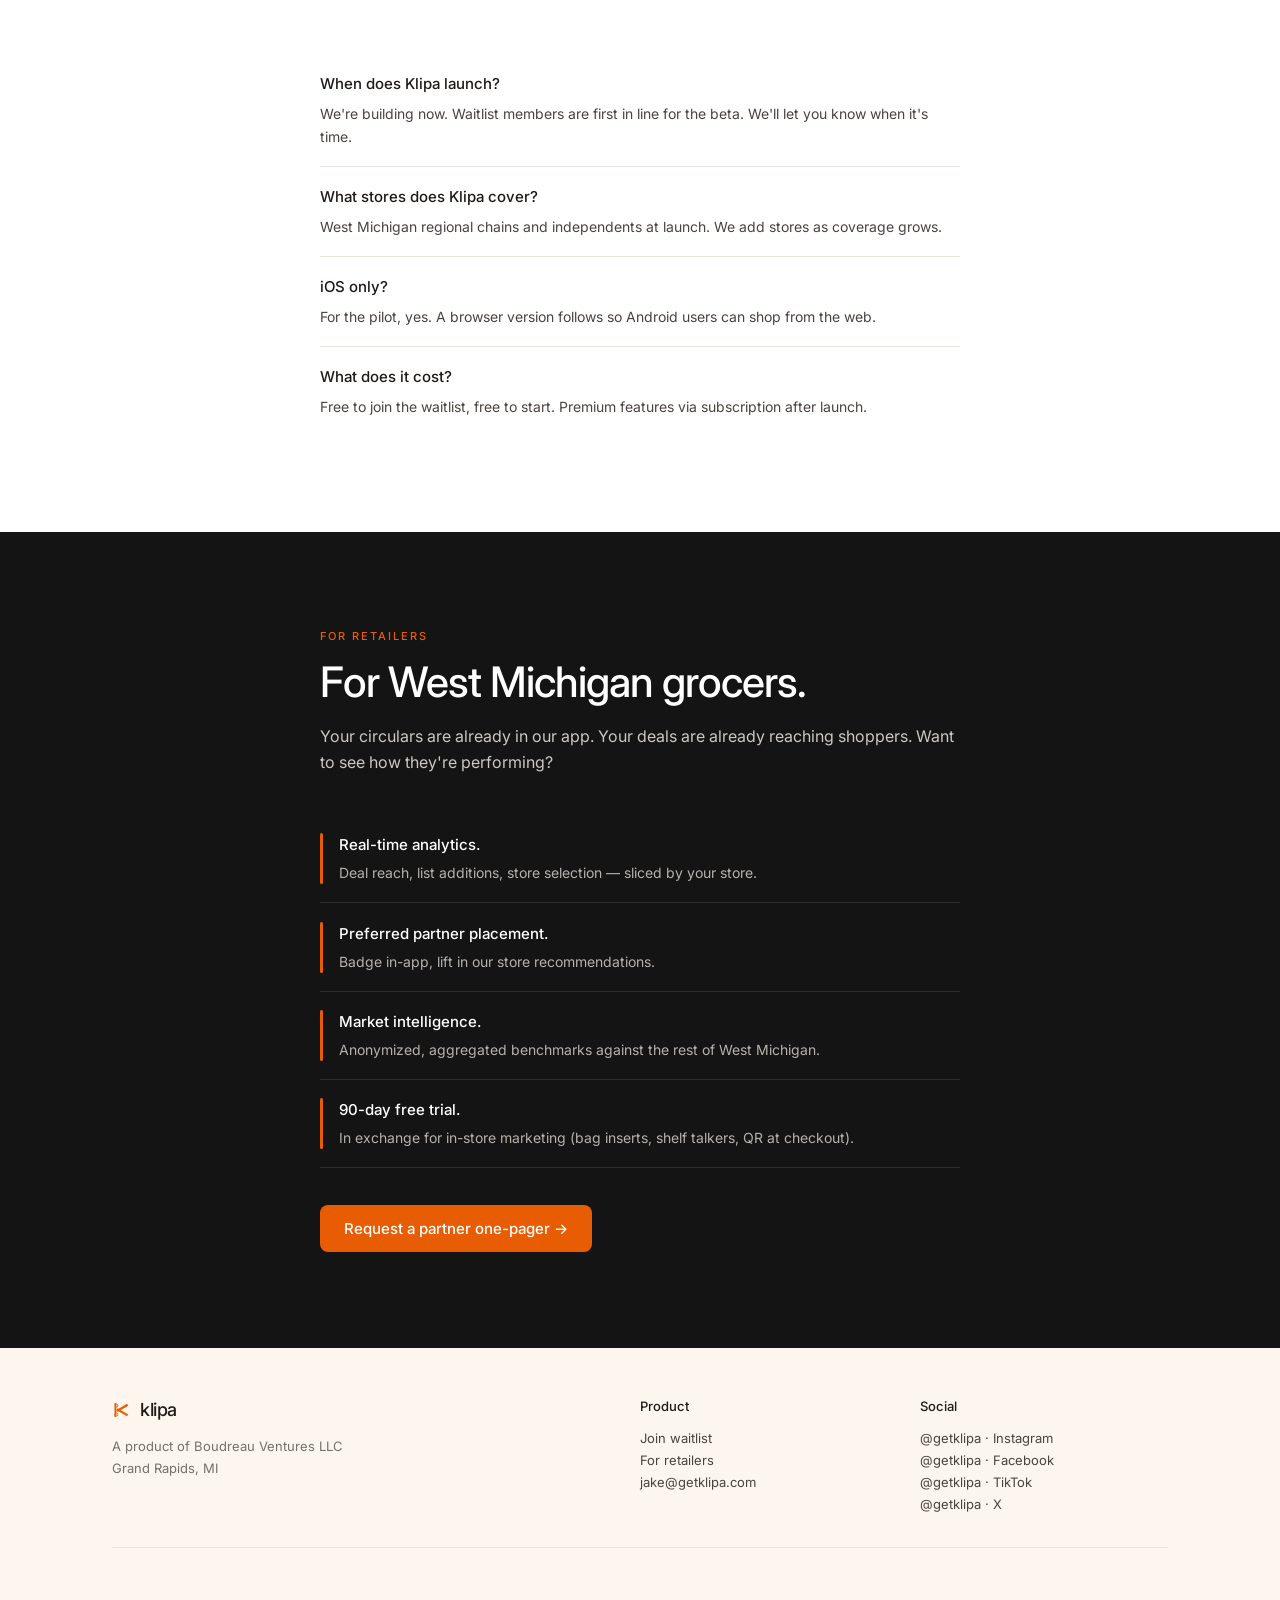
==== commit e6ff0363: "Forms: drop hCaptcha UI; keep passive honeypots and botcheck - Remove Web3Forms client script and h-" ====
--- a/index.html
+++ b/index.html
@@ -308,11 +308,8 @@
         <input type="checkbox" name="botcheck" class="form-hp" tabindex="-1" autocomplete="off" />
         <input type="text" class="form-hp" name="company_website" tabindex="-1" autocomplete="off" value="" />
       </div>
-      <div class="waitlist-form-row">
-        <input type="email" name="email" placeholder="you@example.com" aria-label="Email address" required />
-        <button type="submit" class="btn">Join the waitlist</button>
-      </div>
-      <div class="h-captcha" data-captcha="true" data-size="compact"></div>
+      <input type="email" name="email" placeholder="you@example.com" aria-label="Email address" required />
+      <button type="submit" class="btn">Join the waitlist</button>
     </form>
   </template>
   <template id="klipa-waitlist-fallback-cta">
@@ -321,11 +318,8 @@
         <input type="checkbox" name="botcheck" class="form-hp" tabindex="-1" autocomplete="off" />
         <input type="text" class="form-hp" name="company_website" tabindex="-1" autocomplete="off" value="" />
       </div>
-      <div class="waitlist-form-row">
-        <input type="email" name="email" placeholder="you@example.com" aria-label="Email address" required />
-        <button type="submit">Join</button>
-      </div>
-      <div class="h-captcha" data-captcha="true" data-size="compact"></div>
+      <input type="email" name="email" placeholder="you@example.com" aria-label="Email address" required />
+      <button type="submit">Join</button>
     </form>
   </template>
 
@@ -373,9 +367,6 @@
               aria-label="Message (optional)"
             ></textarea>
           </div>
-          <div class="partner-hcaptcha">
-            <div class="h-captcha" data-captcha="true" data-size="normal"></div>
-          </div>
           <p class="partner-dialog-error" id="partner-dialog-error" hidden role="alert"></p>
           <div class="partner-dialog-actions">
             <button type="button" class="btn btn-secondary" id="partner-form-cancel">Cancel</button>
@@ -391,6 +382,5 @@
   </dialog>
 
   <script src="/scripts/main.js" defer></script>
-  <script src="https://web3forms.com/client/script.js" defer></script>
 </body>
 </html>
--- a/styles/main.css
+++ b/styles/main.css
@@ -115,20 +115,11 @@
   }
   .waitlist-form {
     position: relative;
-    display: flex;
-    flex-direction: column;
-    gap: 10px;
-    max-width: 480px;
+    display: flex; gap: 6px; max-width: 480px;
     margin: 0;
     background: var(--white); padding: 6px;
     border-radius: 10px; border: 0.5px solid var(--border);
   }
-  .waitlist-form-row {
-    display: flex;
-    gap: 6px;
-    align-items: stretch;
-  }
-  .waitlist-form .h-captcha { display: flex; justify-content: center; min-height: 1px; }
   .form-hp-wrap {
     position: absolute;
     left: -9999px;
@@ -139,14 +130,14 @@
     pointer-events: none;
   }
   .partner-dialog-form { position: relative; }
-  .waitlist-form-row input {
+  .waitlist-form input {
     flex: 1; border: none; padding: 10px 14px;
     font-size: 15px; background: transparent; outline: none;
     color: var(--ink); font-family: inherit;
   }
-  .waitlist-form-row input::placeholder { color: var(--muted); }
-  .waitlist-form-row input:focus { outline: 2px solid var(--orange); outline-offset: 0; border-radius: 4px; }
-  .waitlist-form-row button {
+  .waitlist-form input::placeholder { color: var(--muted); }
+  .waitlist-form input:focus { outline: 2px solid var(--orange); outline-offset: 0; border-radius: 4px; }
+  .waitlist-form button {
     white-space: nowrap; padding: 10px 18px;
     border-radius: 6px; font-size: 14px;
   }
@@ -269,13 +260,13 @@
   .cta p.sub { font-size: 16px; color: rgba(255,255,255,0.9); margin-bottom: 32px; max-width: 460px; margin-left: auto; margin-right: auto; }
   .cta .waitlist-box { background: var(--white); border: none; }
   .cta .waitlist-form { background: var(--white); border: none; }
-  .cta .waitlist-form-row button {
+  .cta .waitlist-form button {
     background: var(--ink);
     color: var(--white);
     font-weight: 500;
     border: none;
   }
-  .cta .waitlist-form-row button:hover { background: #000; color: var(--white); }
+  .cta .waitlist-form button:hover { background: #000; color: var(--white); }
   .cta .form-success { color: rgba(255,255,255,0.95); }
   .cta .form-error { color: #ffe0d4; }
   .cta .form-note { color: rgba(255,255,255,0.88); margin-bottom: 24px; }
@@ -385,8 +376,6 @@
     border: 0.5px solid var(--border); border-radius: 8px;
   }
   .partner-field textarea { min-height: 100px; resize: vertical; }
-  .partner-hcaptcha { margin: 0 0 4px; }
-  .partner-hcaptcha .h-captcha { display: flex; justify-content: flex-start; }
   .partner-field input:focus,
   .partner-field textarea:focus { outline: 2px solid var(--orange); outline-offset: 0; border-color: transparent; }
   .partner-dialog-error[hidden] { display: none; }
@@ -447,9 +436,8 @@
     .hero { padding: 56px 0 48px; }
     .hero h1 { font-size: 34px; letter-spacing: -0.9px; }
     .hero-sub { font-size: 15px; }
-    .waitlist-form { padding: 8px; }
-    .waitlist-form-row { flex-direction: column; }
-    .waitlist-form-row button { width: 100%; padding: 12px; }
+    .waitlist-form { flex-direction: column; padding: 8px; }
+    .waitlist-form button { width: 100%; padding: 12px; }
     section { padding: 56px 0; }
     .section-head h2 { font-size: 26px; }
     .deal-card, .deal-callouts { padding-left: 18px; padding-right: 18px; }
